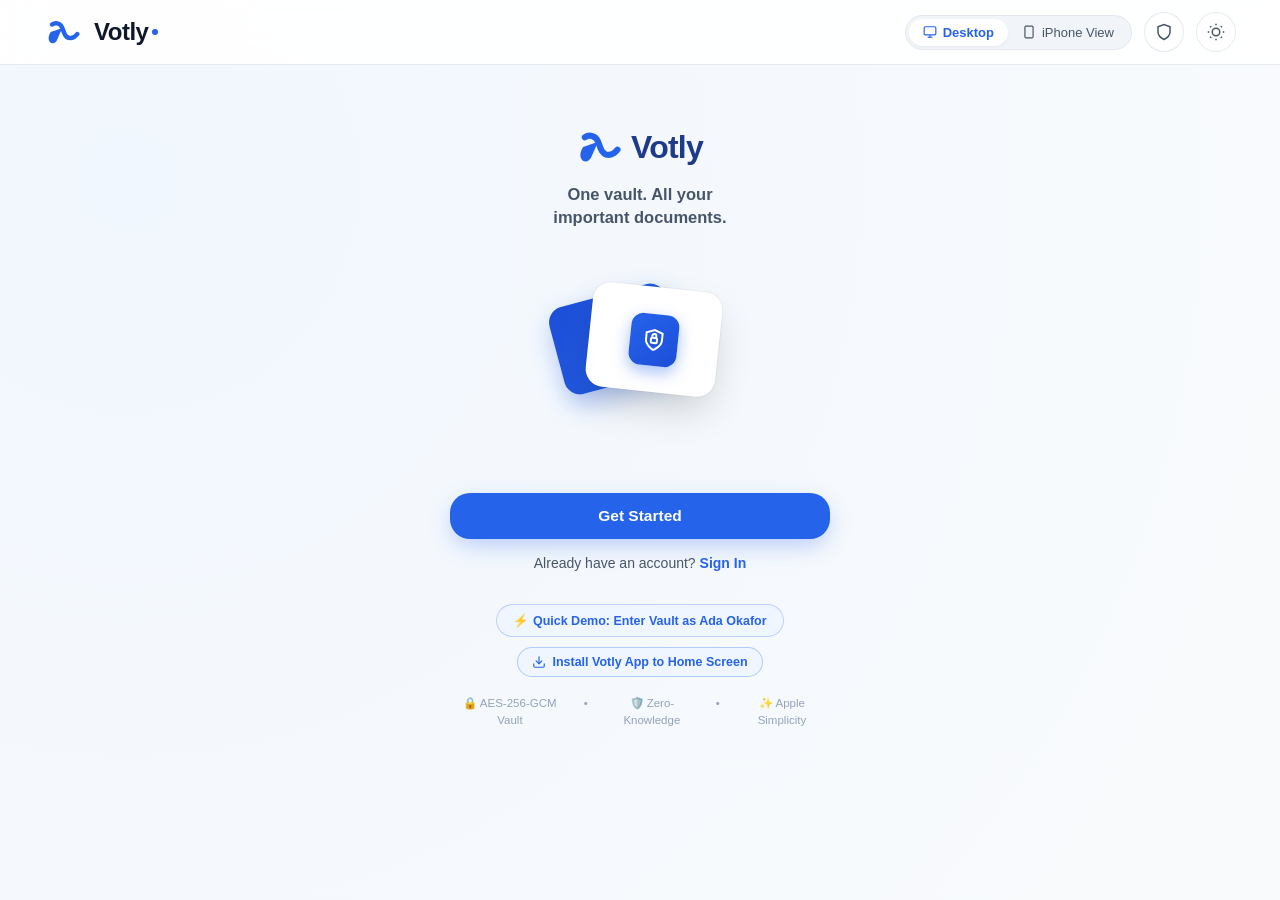
==== templates/index.html @ 4a052335 "Initial commit of Votly Secure Vault PWA with Render deployment config" ====
<!DOCTYPE html>
<html lang="en" data-theme="light">
<head>
  <meta charset="UTF-8">
  <meta name="viewport" content="width=device-width, initial-scale=1.0, maximum-scale=1.0, user-scalable=no">
  <title>Votly — Secure Digital Vault</title>
  <link rel="stylesheet" href="/static/css/votly.css">
  <link rel="manifest" href="/static/manifest.json">
  <meta name="theme-color" content="#2563EB">
  <meta name="apple-mobile-web-app-capable" content="yes">
  <meta name="apple-mobile-web-app-status-bar-style" content="default">
  <meta name="apple-mobile-web-app-title" content="Votly">
  <link rel="apple-touch-icon" href="/static/assets/icon-192.png">
  <link rel="icon" type="image/svg+xml" href="data:image/svg+xml,<svg xmlns='http://www.w3.org/2000/svg' viewBox='0 0 100 100'><path d='M18 28 C26 22 42 22 48 38 L54 54 C58 64 64 68 72 68 C78 68 86 64 92 56' stroke='%232563EB' stroke-width='14' stroke-linecap='round'/><path d='M48 38 L32 74 C28 82 20 86 12 80 C6 74 6 62 14 50 Z' fill='%232563EB'/></svg>">
</head>
<body>

  <!-- Top Navigation Bar -->
  <header class="votly-topbar">
    <div class="topbar-container">
      <div class="brand-wrapper" onclick="VotlyApp.navigate(VotlyApp.state.user ? 'home' : 'welcome')">
        <div class="brand-logo-mark">
          <svg viewBox="0 0 100 100" width="34" height="34" fill="none" xmlns="http://www.w3.org/2000/svg">
            <path d="M18 28 C26 22 42 22 48 38 L54 54 C58 64 64 68 72 68 C78 68 86 64 92 56" stroke="#2563EB" stroke-width="13" stroke-linecap="round"/>
            <path d="M48 38 L32 74 C28 82 20 86 12 80 C6 74 6 62 14 50 Z" fill="#2563EB"/>
          </svg>
        </div>
        <div class="brand-name">Votly<span class="brand-dot"></span></div>
      </div>

      <!-- Center / Right Controls -->
      <div class="topbar-actions">
        <!-- Viewport Mode Toggle -->
        <div class="view-toggle-pill">
          <button id="viewToggleDesktop" class="toggle-btn active" onclick="VotlyApp.applyViewMode('desktop')">
            <svg viewBox="0 0 24 24" width="14" height="14" stroke="currentColor" stroke-width="2" fill="none"><rect x="2" y="3" width="20" height="14" rx="2" ry="2"></rect><line x1="8" y1="21" x2="16" y2="21"></line><line x1="12" y1="17" x2="12" y2="21"></line></svg>
            Desktop
          </button>
          <button id="viewToggleMobile" class="toggle-btn" onclick="VotlyApp.applyViewMode('mobile')">
            <svg viewBox="0 0 24 24" width="14" height="14" stroke="currentColor" stroke-width="2" fill="none"><rect x="5" y="2" width="14" height="20" rx="2" ry="2"></rect><line x1="12" y1="18" x2="12.01" y2="18"></line></svg>
            iPhone View
          </button>
        </div>

        <!-- Security Transparency Button -->
        <button class="icon-button" onclick="VotlyApp.openSecurityAuditModal()" title="Security Architecture & Limitations">
          <svg viewBox="0 0 24 24" width="18" height="18" stroke="currentColor" stroke-width="2" fill="none"><path d="M12 22s8-4 8-10V5l-8-3-8 3v7c0 6 8 10 8 10z"></path></svg>
        </button>

        <!-- Dark / Light Theme Toggle -->
        <button class="icon-button" onclick="VotlyApp.toggleTheme()" title="Toggle Pearl / Obsidian theme">
          <svg viewBox="0 0 24 24" width="18" height="18" stroke="currentColor" stroke-width="2" fill="none"><circle cx="12" cy="12" r="5"></circle><line x1="12" y1="1" x2="12" y2="3"></line><line x1="12" y1="21" x2="12" y2="23"></line><line x1="4.22" y1="4.22" x2="5.64" y2="5.64"></line><line x1="18.36" y1="18.36" x2="19.78" y2="19.78"></line><line x1="1" y1="12" x2="3" y2="12"></line><line x1="21" y1="12" x2="23" y2="12"></line><line x1="4.22" y1="19.78" x2="5.64" y2="18.36"></line><line x1="18.36" y1="5.64" x2="19.78" y2="4.22"></line></svg>
        </button>

        <!-- User Profile Pill -->
        <div class="user-profile-pill" onclick="VotlyApp.navigate('settings')">
          <img src="/static/assets/ada_header_avatar.png" alt="Avatar" class="user-avatar-sm">
          <span class="user-name-text">Ada Okafor</span>
        </div>
      </div>
    </div>
  </header>

  <!-- Main Viewports -->

  <!-- 1. DESKTOP RESPONSIVE CONTAINER -->
  <div id="desktopLayoutContainer" class="desktop-container">
    <main class="app-wrapper">
      <div id="mainContentArea">
        <!-- Rendered dynamically by VotlyApp.renderCurrentView() -->
      </div>
    </main>
  </div>

  <!-- 2. MOBILE IPHONE SIMULATOR CONTAINER (Exact 1:1 Reference Match) -->
  <div id="mobileSimulatorContainer" class="mobile-simulator-wrapper" style="display: none;">
    <div class="iphone-frame">
      <!-- Dynamic Island -->
      <div class="dynamic-island">
        <div class="island-camera"></div>
        <div class="island-sensor"></div>
      </div>

      <!-- Status Bar -->
      <div class="mobile-status-bar">
        <span>9:41</span>
        <div class="mobile-status-icons">
          <!-- Cell signal -->
          <svg viewBox="0 0 24 24" width="15" height="15" fill="currentColor"><path d="M12 3c-4.97 0-9 4.03-9 9 0 2.12.74 4.07 1.97 5.61L12 22l7.03-4.39C20.26 16.07 21 14.12 21 12c0-4.97-4.03-9-9-9z" opacity="0.2"/><path d="M2 17h3v4H2zm5-4h3v8H7zm5-4h3v12h-3zm5-5h3v17h-3z"/></svg>
          <!-- Wifi -->
          <svg viewBox="0 0 24 24" width="15" height="15" fill="none" stroke="currentColor" stroke-width="2"><path d="M5 12.55a11 11 0 0 1 14.08 0M1.42 9a16 16 0 0 1 21.16 0M8.53 16.11a6 6 0 0 1 6.95 0M12 20h.01"/></svg>
          <!-- Battery -->
          <svg viewBox="0 0 24 24" width="18" height="18" fill="none" stroke="currentColor" stroke-width="2"><rect x="2" y="7" width="16" height="10" rx="2" ry="2"></rect><line x1="22" y1="11" x2="22" y2="13"></line><rect x="4" y="9" width="10" height="6" fill="currentColor"></rect></svg>
        </div>
      </div>

      <!-- Scrollable Screen Content -->
      <div class="mobile-screen-scroll" id="mobileScreenScroll">
        <!-- Rendered synchronously with desktopContent -->
      </div>

      <!-- Mobile Bottom Navigation (Matching Image) -->
      <nav class="mobile-bottom-nav">
        <button class="nav-item active" data-view="home" onclick="VotlyApp.navigate('home')">
          <svg viewBox="0 0 24 24" stroke="currentColor" stroke-width="2" fill="none"><path d="M3 9l9-7 9 7v11a2 2 0 0 1-2 2H5a2 2 0 0 1-2-2z"></path><polyline points="9 22 9 12 15 12 15 22"></polyline></svg>
          <span>Home</span>
        </button>

        <button class="nav-item" data-view="documents" onclick="VotlyApp.navigate('documents')">
          <svg viewBox="0 0 24 24" stroke="currentColor" stroke-width="2" fill="none"><path d="M22 19a2 2 0 0 1-2 2H4a2 2 0 0 1-2-2V5a2 2 0 0 1 2-2h5l2 3h9a2 2 0 0 1 2 2z"></path></svg>
          <span>Vault</span>
        </button>

        <button class="nav-fab-center" onclick="VotlyApp.openAddDocModal()" title="Add Document">
          <svg viewBox="0 0 24 24" width="24" height="24" stroke="#FFFFFF" stroke-width="2.5" fill="none"><line x1="12" y1="5" x2="12" y2="19"></line><line x1="5" y1="12" x2="19" y2="12"></line></svg>
        </button>

        <button class="nav-item" data-view="search" onclick="VotlyApp.navigate('search')">
          <svg viewBox="0 0 24 24" stroke="currentColor" stroke-width="2" fill="none"><circle cx="11" cy="11" r="8"></circle><line x1="21" y1="21" x2="16.65" y2="16.65"></line></svg>
          <span>Search</span>
        </button>

        <button class="nav-item" data-view="settings" onclick="VotlyApp.navigate('settings')">
          <svg viewBox="0 0 24 24" stroke="currentColor" stroke-width="2" fill="none"><circle cx="12" cy="12" r="3"></circle><path d="M19.4 15a1.65 1.65 0 0 0 .33 1.82l.06.06a2 2 0 0 1 0 2.83 2 2 0 0 1-2.83 0l-.06-.06a1.65 1.65 0 0 0-1.82-.33 1.65 1.65 0 0 0-1 1.51V21a2 2 0 0 1-2 2 2 2 0 0 1-2-2v-.09A1.65 1.65 0 0 0 9 19.4a1.65 1.65 0 0 0-1.82.33l-.06.06a2 2 0 0 1-2.83 0 2 2 0 0 1 0-2.83l.06-.06a1.65 1.65 0 0 0 .33-1.82 1.65 1.65 0 0 0-1.51-1H3a2 2 0 0 1-2-2 2 2 0 0 1 2-2h.09A1.65 1.65 0 0 0 4.6 9a1.65 1.65 0 0 0-.33-1.82l-.06-.06a2 2 0 0 1 0-2.83 2 2 0 0 1 2.83 0l.06.06a1.65 1.65 0 0 0 1.82.33H9a1.65 1.65 0 0 0 1-1.51V3a2 2 0 0 1 2-2 2 2 0 0 1 2 2v.09a1.65 1.65 0 0 0 1 1.51 1.65 1.65 0 0 0 1.82-.33l.06-.06a2 2 0 0 1 2.83 0 2 2 0 0 1 0 2.83l-.06.06a1.65 1.65 0 0 0-.33 1.82V9a1.65 1.65 0 0 0 1.51 1H21a2 2 0 0 1 2 2 2 2 0 0 1-2 2h-.09a1.65 1.65 0 0 0-1.51 1z"></path></svg>
          <span>Settings</span>
        </button>
      </nav>
    </div>
  </div>

  <!-- ==========================================================================
       MODALS & OVERLAYS
       ========================================================================== -->

  <!-- Add Document Modal (Screen 7 Matching) -->
  <div id="addDocModal" class="modal-backdrop">
    <div class="modal-card">
      <div class="modal-header">
        <div class="modal-title">Add Document</div>
        <button class="modal-close-btn" onclick="VotlyApp.closeModal('addDocModal')">✕</button>
      </div>

      <!-- Quick Option Cards (Matching Screen 7) -->
      <div class="add-options-stack">
        <div class="add-option-card" onclick="VotlyApp.closeModal('addDocModal'); VotlyApp.navigate('scanner');">
          <div style="display: flex; align-items: center; gap: 14px;">
            <div class="action-icon-circle" style="background: #EFF6FF; color: #2563EB;">
              <svg viewBox="0 0 24 24" width="22" height="22" stroke="currentColor" stroke-width="2" fill="none"><path d="M23 19a2 2 0 0 1-2 2H3a2 2 0 0 1-2-2V8a2 2 0 0 1 2-2h4l2-3h6l2 3h4a2 2 0 0 1 2 2z"></path><circle cx="12" cy="13" r="4"></circle></svg>
            </div>
            <div>
              <div style="font-size: 14.5px; font-weight: 700;">Scan Document</div>
              <div style="font-size: 12px; color: var(--text-muted);">Use your camera to scan</div>
            </div>
          </div>
          <svg viewBox="0 0 24 24" width="16" height="16" stroke="var(--text-muted)" stroke-width="2" fill="none"><polyline points="9 18 15 12 9 6"></polyline></svg>
        </div>

        <div class="add-option-card" onclick="document.getElementById('docFileInput').click()">
          <div style="display: flex; align-items: center; gap: 14px;">
            <div class="action-icon-circle" style="background: #F0F9FF; color: #0284C7;">
              <svg viewBox="0 0 24 24" width="22" height="22" stroke="currentColor" stroke-width="2" fill="none"><path d="M21 15v4a2 2 0 0 1-2 2H5a2 2 0 0 1-2-2v-4"></path><polyline points="17 8 12 3 7 8"></polyline><line x1="12" y1="3" x2="12" y2="15"></line></svg>
            </div>
            <div>
              <div style="font-size: 14.5px; font-weight: 700;">Upload File</div>
              <div style="font-size: 12px; color: var(--text-muted);">Choose from your device (PDF, JPG, PNG)</div>
            </div>
          </div>
          <svg viewBox="0 0 24 24" width="16" height="16" stroke="var(--text-muted)" stroke-width="2" fill="none"><polyline points="9 18 15 12 9 6"></polyline></svg>
        </div>

        <div class="add-option-card" onclick="document.getElementById('docFileInput').click()">
          <div style="display: flex; align-items: center; gap: 14px;">
            <div class="action-icon-circle" style="background: #FAF5FF; color: #9333EA;">
              <svg viewBox="0 0 24 24" width="22" height="22" stroke="currentColor" stroke-width="2" fill="none"><rect x="3" y="3" width="18" height="18" rx="2" ry="2"></rect><circle cx="8.5" cy="8.5" r="1.5"></circle><polyline points="21 15 16 10 5 21"></polyline></svg>
            </div>
            <div>
              <div style="font-size: 14.5px; font-weight: 700;">From Gallery</div>
              <div style="font-size: 12px; color: var(--text-muted);">Select from your photos</div>
            </div>
          </div>
          <svg viewBox="0 0 24 24" width="16" height="16" stroke="var(--text-muted)" stroke-width="2" fill="none"><polyline points="9 18 15 12 9 6"></polyline></svg>
        </div>
      </div>

      <!-- Upload & Metadata Form -->
      <form id="addDocumentForm">
        <input type="hidden" id="scanDataUriInput" name="camera_data">

        <!-- Scanned Preview Thumbnail if captured -->
        <div id="scannedPreviewBox" style="display: none; text-align: center; margin-bottom: 16px;">
          <img id="scannedPreviewThumb" src="" alt="Scan Preview" style="max-height: 140px; border-radius: 10px; border: 2px solid var(--cobalt-primary);" />
          <div style="font-size: 12px; color: #10B981; font-weight: 600; margin-top: 4px;">✓ Camera snapshot ready for encryption</div>
        </div>

        <!-- Dropzone -->
        <div id="docDropzone" class="dropzone-box">
          <input type="file" id="docFileInput" name="file" style="display: none;" accept="image/*,application/pdf,text/*">
          <svg viewBox="0 0 24 24" width="32" height="32" stroke="#2563EB" stroke-width="2" fill="none"><path d="M21 15v4a2 2 0 0 1-2 2H5a2 2 0 0 1-2-2v-4"></path><polyline points="17 8 12 3 7 8"></polyline><line x1="12" y1="3" x2="12" y2="15"></line></svg>
          <div id="dropzoneText" style="font-size: 13.5px; font-weight: 600; color: var(--cobalt-primary); margin-top: 6px;">
            Drag & drop document here or click to browse
          </div>
          <div style="font-size: 11px; color: var(--text-muted);">Encrypted with AES-256 upon selection</div>
        </div>

        <div class="form-group">
          <label class="form-label">Document Title *</label>
          <input type="text" id="docTitleInput" name="title" class="form-input" placeholder="e.g. International Passport" required>
        </div>

        <div class="form-row-2">
          <div class="form-group">
            <label class="form-label">Category *</label>
            <select name="category" class="form-select">
              <option value="Identity">Identity</option>
              <option value="Banking">Banking</option>
              <option value="Travel">Travel</option>
              <option value="Education">Education</option>
              <option value="Personal">Personal</option>
              <option value="Health">Health</option>
            </select>
          </div>

          <div class="form-group">
            <label class="form-label">Document Type</label>
            <input type="text" name="document_type" class="form-input" placeholder="e.g. Passport, NIN, Card">
          </div>
        </div>

        <div class="form-row-2">
          <div class="form-group">
            <label class="form-label">Document ID / Number</label>
            <input type="text" name="document_number" class="form-input" placeholder="e.g. A09823411">
          </div>

          <div class="form-group">
            <label class="form-label">Issuing Country</label>
            <input type="text" name="country" class="form-input" placeholder="e.g. Nigeria">
          </div>
        </div>

        <div class="form-row-2">
          <div class="form-group">
            <label class="form-label">Issue Date</label>
            <input type="date" name="issued_date" class="form-input">
          </div>

          <div class="form-group">
            <label class="form-label">Expiry Date</label>
            <input type="date" name="expires_date" class="form-input">
          </div>
        </div>

        <div class="form-group">
          <label class="form-label">Private Notes</label>
          <textarea name="notes" class="form-textarea" rows="2" placeholder="Secure notes or instructions..."></textarea>
        </div>

        <div style="margin: 12px 0; padding: 12px; background: var(--cobalt-light); border-radius: var(--radius-md); font-size: 12px; display: flex; align-items: center; gap: 8px;">
          <svg viewBox="0 0 24 24" width="18" height="18" stroke="#2563EB" stroke-width="2" fill="none"><path d="M12 22s8-4 8-10V5l-8-3-8 3v7c0 6 8 10 8 10z"></path></svg>
          <span>Vault files are encrypted on-the-fly with AES-256 before storage.</span>
        </div>

        <button type="submit" class="btn-primary-cobalt" style="margin-top: 10px;">
          Save & Encrypt to Vault
        </button>
      </form>
    </div>
  </div>

  <!-- Generic Reusable Modal (Previews, Security Audit, Sharing) -->
  <div id="genericModal" class="modal-backdrop">
    <div class="modal-card">
      <div class="modal-header">
        <div class="modal-title" id="genericModalTitle">Details</div>
        <button class="modal-close-btn" onclick="VotlyApp.closeModal('genericModal')">✕</button>
      </div>
      <div id="genericModalBody"></div>
    </div>
  </div>

  <!-- Authentication Modal -->
  <div id="authModal" class="modal-backdrop">
    <div class="modal-card" style="max-width: 420px;">
      <div class="modal-header">
        <div class="modal-title">Votly Authentication</div>
        <button class="modal-close-btn" onclick="VotlyApp.closeModal('authModal')">✕</button>
      </div>
      <form id="authForm" onsubmit="event.preventDefault(); VotlyApp.login(document.getElementById('authEmail').value, document.getElementById('authPassword').value);">
        <div class="form-group">
          <label class="form-label">Email</label>
          <input type="email" id="authEmail" class="form-input" placeholder="ada.okafor@email.com" value="ada.okafor@email.com" required>
        </div>
        <div class="form-group">
          <label class="form-label">Password</label>
          <input type="password" id="authPassword" class="form-input" placeholder="••••••••••••" value="Password123!" required>
        </div>
        <button type="submit" class="btn-primary-cobalt" style="margin-top: 12px;">Sign In to Vault</button>
        <button type="button" class="btn-secondary-pearl" onclick="VotlyApp.startDemoSession()">Use 1-Click Demo</button>
      </form>
    </div>
  </div>

  <!-- PIN Auto-Lock Overlay (Apple Style) -->
  <div id="pinLockOverlay" class="pin-lock-overlay hidden">
    <div class="brand-logo-mark" style="width: 50px; height: 50px; margin-bottom: 12px;">
      <svg viewBox="0 0 100 100" width="50" height="50" fill="none" xmlns="http://www.w3.org/2000/svg">
        <path d="M18 28 C26 22 42 22 48 38 L54 54 C58 64 64 68 72 68 C78 68 86 64 92 56" stroke="#2563EB" stroke-width="14" stroke-linecap="round"/>
        <path d="M48 38 L32 74 C28 82 20 86 12 80 C6 74 6 62 14 50 Z" fill="#2563EB"/>
      </svg>
    </div>
    <h2 style="font-size: 22px; font-weight: 700; color: var(--text-primary);">Vault Locked</h2>
    <p style="font-size: 13.5px; color: var(--text-secondary); margin-top: 4px;">Enter your 4-digit security PIN to unlock</p>

    <div class="pin-dots-row">
      <div class="pin-dot"></div>
      <div class="pin-dot"></div>
      <div class="pin-dot"></div>
      <div class="pin-dot"></div>
    </div>

    <!-- Keypad 0-9 -->
    <div class="keypad-grid">
      <button class="keypad-btn" onclick="VotlyApp.handlePinDigit('1')">1</button>
      <button class="keypad-btn" onclick="VotlyApp.handlePinDigit('2')">2</button>
      <button class="keypad-btn" onclick="VotlyApp.handlePinDigit('3')">3</button>
      <button class="keypad-btn" onclick="VotlyApp.handlePinDigit('4')">4</button>
      <button class="keypad-btn" onclick="VotlyApp.handlePinDigit('5')">5</button>
      <button class="keypad-btn" onclick="VotlyApp.handlePinDigit('6')">6</button>
      <button class="keypad-btn" onclick="VotlyApp.handlePinDigit('7')">7</button>
      <button class="keypad-btn" onclick="VotlyApp.handlePinDigit('8')">8</button>
      <button class="keypad-btn" onclick="VotlyApp.handlePinDigit('9')">9</button>
      <button class="keypad-btn" style="background: transparent; border: none; font-size: 13px; color: var(--text-muted);" onclick="VotlyApp.verifyPinCode()">Hint: 1234</button>
      <button class="keypad-btn" onclick="VotlyApp.handlePinDigit('0')">0</button>
      <button class="keypad-btn" onclick="VotlyApp.handlePinBackspace()">⌫</button>
    </div>
  </div>

  <!-- Nonce Toast -->
  <div id="votlyToast" style="position: fixed; bottom: 30px; left: 50%; transform: translateX(-50%) translateY(100px); background: #2563EB; color: #FFFFFF; padding: 10px 22px; border-radius: 9999px; font-size: 13.5px; font-weight: 600; box-shadow: 0 10px 25px -4px rgba(37, 99, 235, 0.4); z-index: 300; transition: transform 0.25s cubic-bezier(0.16, 1, 0.3, 1); pointer-events: none; opacity: 0;"></div>

  <style>
    #votlyToast.show {
      transform: translateX(-50%) translateY(0);
      opacity: 1;
    }
  </style>

  <!-- Scripts -->
  <script src="/static/js/crypto.js"></script>
  <script src="/static/js/camera.js"></script>
  <script src="/static/js/app.js"></script>

  <script>
    // Synchronize content to mobile frame whenever desktop content changes
    const observer = new MutationObserver(() => {
      const desktop = document.getElementById("mainContentArea");
      const mobile = document.getElementById("mobileScreenScroll");
      if (desktop && mobile) {
        mobile.innerHTML = desktop.innerHTML;
      }
    });

    const target = document.getElementById("mainContentArea");
    if (target) {
      observer.observe(target, { childList: true, subtree: true });
    }
  </script>
</body>
</html>
---- static/css/votly.css ----
/* ==========================================================================
   VOTLY — Pearl White & Cobalt Design System
   Apple-grade simplicity with distinctive cryptographic vault identity
   ========================================================================== */

:root {
  /* Pearl White Light Theme (Default) */
  --bg-primary: #F8FAFC;
  --bg-surface: #FFFFFF;
  --bg-surface-elevated: #FFFFFF;
  --bg-pearl-glow: radial-gradient(circle at 10% 20%, rgba(239, 246, 255, 0.75) 0%, rgba(248, 250, 252, 0.98) 90%);
  --bg-glass: rgba(255, 255, 255, 0.88);
  --bg-glass-card: rgba(255, 255, 255, 0.94);
  
  /* Cobalt Blue Brand */
  --cobalt-primary: #2563EB;
  --cobalt-hover: #1D4ED8;
  --cobalt-deep: #1E40AF;
  --cobalt-light: #EFF6FF;
  --cobalt-gradient: linear-gradient(135deg, #2563EB 0%, #1D4ED8 100%);
  --cobalt-banner-gradient: linear-gradient(135deg, #3B82F6 0%, #1D4ED8 60%, #1E3A8A 100%);
  --cobalt-glow: 0 8px 24px -4px rgba(37, 99, 235, 0.35);

  /* Typography & Text */
  --text-primary: #0F172A;
  --text-secondary: #475569;
  --text-muted: #94A3B8;
  --text-light: #FFFFFF;

  /* Borders & Dividers */
  --border-light: rgba(226, 232, 240, 0.85);
  --border-focus: #2563EB;
  --divider: #F1F5F9;

  /* Category Accents (Matching Reference Image) */
  --cat-identity-bg: #EFF6FF;
  --cat-identity-color: #2563EB;
  --cat-banking-bg: #FFF7ED;
  --cat-banking-color: #EA580C;
  --cat-travel-bg: #F0F9FF;
  --cat-travel-color: #0284C7;
  --cat-education-bg: #FAF5FF;
  --cat-education-color: #9333EA;
  --cat-personal-bg: #F0FDF4;
  --cat-personal-color: #16A34A;
  --cat-health-bg: #FFF1F2;
  --cat-health-color: #E11D48;

  /* Shadows */
  --shadow-subtle: 0 1px 3px 0 rgba(0, 0, 0, 0.04), 0 1px 2px -1px rgba(0, 0, 0, 0.04);
  --shadow-card: 0 4px 20px -2px rgba(15, 23, 42, 0.06), 0 2px 6px -1px rgba(15, 23, 42, 0.02);
  --shadow-floating: 0 20px 35px -8px rgba(15, 23, 42, 0.12), 0 8px 16px -4px rgba(15, 23, 42, 0.04);
  --shadow-modal: 0 25px 50px -12px rgba(15, 23, 42, 0.25);

  /* Geometry */
  --radius-sm: 8px;
  --radius-md: 14px;
  --radius-lg: 20px;
  --radius-xl: 28px;
  --radius-full: 9999px;
  --font-family: -apple-system, BlinkMacSystemFont, "SF Pro Display", "SF Pro Text", "Inter", "Segoe UI", Roboto, sans-serif;
  --transition-smooth: all 0.24s cubic-bezier(0.16, 1, 0.3, 1);
}

/* Cobalt Obsidian Dark Theme Mode */
[data-theme="dark"] {
  --bg-primary: #0A0F1D;
  --bg-surface: #111827;
  --bg-surface-elevated: #1F2937;
  --bg-pearl-glow: radial-gradient(circle at 10% 20%, rgba(30, 58, 138, 0.25) 0%, rgba(10, 15, 29, 0.98) 90%);
  --bg-glass: rgba(17, 24, 39, 0.88);
  --bg-glass-card: rgba(17, 24, 39, 0.94);
  --text-primary: #F8FAFC;
  --text-secondary: #94A3B8;
  --text-muted: #64748B;
  --border-light: rgba(51, 65, 85, 0.6);
  --divider: #1E293B;
  --cobalt-light: rgba(37, 99, 235, 0.15);
  --shadow-card: 0 4px 20px -2px rgba(0, 0, 0, 0.4);
}

/* ==========================================================================
   Base & Reset
   ========================================================================== */

* {
  margin: 0;
  padding: 0;
  box-sizing: border-box;
  -webkit-tap-highlight-color: transparent;
}

body {
  font-family: var(--font-family);
  background: var(--bg-primary);
  background-image: var(--bg-pearl-glow);
  color: var(--text-primary);
  min-height: 100vh;
  line-height: 1.5;
  -webkit-font-smoothing: antialiased;
  -moz-osx-font-smoothing: grayscale;
  overflow-x: hidden;
}

/* Top Navigation Bar */
.votly-topbar {
  position: sticky;
  top: 0;
  z-index: 50;
  background: var(--bg-glass);
  backdrop-filter: blur(18px);
  -webkit-backdrop-filter: blur(18px);
  border-bottom: 1px solid var(--border-light);
  transition: var(--transition-smooth);
}

.topbar-container {
  max-width: 1240px;
  margin: 0 auto;
  padding: 12px 24px;
  display: flex;
  align-items: center;
  justify-content: space-between;
}

.brand-wrapper {
  display: flex;
  align-items: center;
  gap: 12px;
  cursor: pointer;
  text-decoration: none;
}

.brand-logo-mark {
  width: 38px;
  height: 38px;
  display: flex;
  align-items: center;
  justify-content: center;
}

.brand-name {
  font-size: 24px;
  font-weight: 700;
  letter-spacing: -0.5px;
  color: var(--text-primary);
  display: flex;
  align-items: center;
  gap: 4px;
}

.brand-dot {
  width: 6px;
  height: 6px;
  border-radius: 50%;
  background: var(--cobalt-primary);
}

.topbar-actions {
  display: flex;
  align-items: center;
  gap: 12px;
}

.view-toggle-pill {
  display: inline-flex;
  background: var(--divider);
  padding: 3px;
  border-radius: var(--radius-full);
  border: 1px solid var(--border-light);
}

.toggle-btn {
  padding: 6px 14px;
  border-radius: var(--radius-full);
  border: none;
  background: transparent;
  font-size: 13px;
  font-weight: 500;
  color: var(--text-secondary);
  cursor: pointer;
  transition: var(--transition-smooth);
  display: flex;
  align-items: center;
  gap: 6px;
}

.toggle-btn.active {
  background: var(--bg-surface);
  color: var(--cobalt-primary);
  box-shadow: var(--shadow-subtle);
  font-weight: 600;
}

.icon-button {
  width: 40px;
  height: 40px;
  border-radius: 50%;
  border: 1px solid var(--border-light);
  background: var(--bg-surface);
  color: var(--text-secondary);
  display: flex;
  align-items: center;
  justify-content: center;
  cursor: pointer;
  transition: var(--transition-smooth);
  position: relative;
}

.icon-button:hover {
  background: var(--cobalt-light);
  color: var(--cobalt-primary);
  border-color: rgba(37, 99, 235, 0.3);
  transform: translateY(-1px);
}

.notification-badge {
  position: absolute;
  top: 8px;
  right: 8px;
  width: 8px;
  height: 8px;
  background: #EF4444;
  border-radius: 50%;
  border: 2px solid var(--bg-surface);
}

.user-profile-pill {
  display: flex;
  align-items: center;
  gap: 10px;
  padding: 4px 14px 4px 6px;
  border-radius: var(--radius-full);
  background: var(--bg-surface);
  border: 1px solid var(--border-light);
  cursor: pointer;
  transition: var(--transition-smooth);
}

.user-profile-pill:hover {
  border-color: rgba(37, 99, 235, 0.4);
  box-shadow: var(--shadow-subtle);
}

.user-avatar-sm {
  width: 30px;
  height: 30px;
  border-radius: 50%;
  object-fit: cover;
  background: #E2E8F0;
}

.user-name-text {
  font-size: 13.5px;
  font-weight: 600;
  color: var(--text-primary);
}

/* ==========================================================================
   Layout Containers: Desktop & Mobile Viewport Simulator
   ========================================================================== */

.app-wrapper {
  max-width: 1240px;
  margin: 0 auto;
  padding: 24px 20px 80px 20px;
  min-height: calc(100vh - 75px);
  transition: var(--transition-smooth);
}

/* Desktop Viewport Container */
.desktop-container {
  display: block;
}

/* Mobile Simulator Container */
.mobile-simulator-wrapper {
  display: flex;
  justify-content: center;
  align-items: flex-start;
  padding: 20px 0;
}

.iphone-frame {
  width: 395px;
  height: 820px;
  background: var(--bg-surface);
  border-radius: 52px;
  box-shadow: 0 0 0 12px #1E293B, 0 0 0 14px #0F172A, 0 35px 70px -15px rgba(15, 23, 42, 0.35);
  position: relative;
  overflow: hidden;
  display: flex;
  flex-direction: column;
  border: 1px solid rgba(255, 255, 255, 0.15);
}

/* Dynamic Island / Notch */
.dynamic-island {
  position: absolute;
  top: 11px;
  left: 50%;
  transform: translateX(-50%);
  width: 115px;
  height: 28px;
  background: #000000;
  border-radius: 20px;
  z-index: 60;
  display: flex;
  align-items: center;
  justify-content: space-between;
  padding: 0 10px;
}

.island-camera {
  width: 11px;
  height: 11px;
  border-radius: 50%;
  background: #0F172A;
  border: 1.5px solid #1E293B;
}

.island-sensor {
  width: 8px;
  height: 8px;
  border-radius: 50%;
  background: #050B14;
}

/* Mobile Status Bar */
.mobile-status-bar {
  height: 48px;
  padding: 12px 28px 0 28px;
  display: flex;
  justify-content: space-between;
  align-items: center;
  font-size: 13.5px;
  font-weight: 600;
  color: var(--text-primary);
  z-index: 55;
}

.mobile-status-icons {
  display: flex;
  align-items: center;
  gap: 6px;
}

.mobile-screen-scroll {
  flex: 1;
  overflow-y: auto;
  overflow-x: hidden;
  padding: 12px 18px 85px 18px;
  position: relative;
  -webkit-overflow-scrolling: touch;
}

/* Mobile Bottom Navigation Bar */
.mobile-bottom-nav {
  position: absolute;
  bottom: 0;
  left: 0;
  right: 0;
  height: 76px;
  background: var(--bg-glass);
  backdrop-filter: blur(20px);
  -webkit-backdrop-filter: blur(20px);
  border-top: 1px solid var(--border-light);
  display: flex;
  align-items: center;
  justify-content: space-around;
  padding: 6px 12px 16px 12px;
  z-index: 50;
}

.nav-item {
  display: flex;
  flex-direction: column;
  align-items: center;
  gap: 4px;
  font-size: 11px;
  font-weight: 500;
  color: var(--text-muted);
  cursor: pointer;
  transition: var(--transition-smooth);
  background: transparent;
  border: none;
  width: 58px;
}

.nav-item.active {
  color: var(--cobalt-primary);
  font-weight: 600;
}

.nav-item svg {
  width: 22px;
  height: 22px;
  transition: var(--transition-smooth);
}

.nav-item:hover svg {
  transform: translateY(-2px);
}

.nav-fab-center {
  width: 46px;
  height: 46px;
  border-radius: 50%;
  background: var(--cobalt-primary);
  color: #FFFFFF;
  display: flex;
  align-items: center;
  justify-content: center;
  box-shadow: var(--cobalt-glow);
  cursor: pointer;
  border: none;
  transition: var(--transition-smooth);
  margin-top: -16px;
}

.nav-fab-center:hover {
  transform: scale(1.08);
  background: var(--cobalt-hover);
}

/* ==========================================================================
   Screen 1: Landing / Onboarding View
   ========================================================================== */

.landing-card-hero {
  background: var(--bg-surface);
  border: 1px solid var(--border-light);
  border-radius: var(--radius-xl);
  padding: 36px 24px;
  box-shadow: var(--shadow-card);
  text-align: center;
  max-width: 520px;
  margin: 30px auto;
  position: relative;
  overflow: hidden;
}

.hero-3d-graphic {
  width: 200px;
  height: 180px;
  margin: 16px auto 24px auto;
  position: relative;
  display: flex;
  align-items: center;
  justify-content: center;
}

.floating-vault-shield {
  animation: floatCard 4s ease-in-out infinite;
}

@keyframes floatCard {
  0%, 100% {
    transform: translateY(0px) rotate(0deg);
  }
  50% {
    transform: translateY(-8px) rotate(1deg);
  }
}

.hero-title {
  font-size: 26px;
  font-weight: 700;
  letter-spacing: -0.6px;
  color: var(--text-primary);
  margin-bottom: 8px;
}

.hero-subtitle {
  font-size: 14.5px;
  color: var(--text-secondary);
  line-height: 1.5;
  margin-bottom: 28px;
  max-width: 380px;
  margin-left: auto;
  margin-right: auto;
}

.btn-primary-cobalt {
  width: 100%;
  padding: 14px 24px;
  background: var(--cobalt-primary);
  color: #FFFFFF;
  border-radius: var(--radius-lg);
  font-size: 15.5px;
  font-weight: 600;
  border: none;
  cursor: pointer;
  transition: var(--transition-smooth);
  box-shadow: var(--cobalt-glow);
  display: flex;
  align-items: center;
  justify-content: center;
  gap: 8px;
}

.btn-primary-cobalt:hover {
  background: var(--cobalt-hover);
  transform: translateY(-2px);
  box-shadow: 0 10px 28px -4px rgba(37, 99, 235, 0.45);
}

.btn-primary-cobalt:active {
  transform: scale(0.98);
}

.btn-secondary-pearl {
  width: 100%;
  padding: 14px 24px;
  background: var(--bg-surface);
  color: var(--text-primary);
  border-radius: var(--radius-lg);
  font-size: 15px;
  font-weight: 600;
  border: 1px solid var(--border-light);
  cursor: pointer;
  transition: var(--transition-smooth);
  margin-top: 12px;
}

.btn-secondary-pearl:hover {
  background: var(--cobalt-light);
  color: var(--cobalt-primary);
  border-color: rgba(37, 99, 235, 0.3);
}

/* ==========================================================================
   Screen 2: Home Dashboard Components
   ========================================================================== */

.home-header {
  display: flex;
  align-items: center;
  justify-content: space-between;
  margin-bottom: 20px;
}

.greeting-text {
  font-size: 13px;
  font-weight: 500;
  color: var(--text-secondary);
}

.user-display-name {
  font-size: 24px;
  font-weight: 700;
  letter-spacing: -0.5px;
  color: var(--text-primary);
}

/* Cobalt Security Banner */
.vault-secure-banner {
  background: var(--cobalt-banner-gradient);
  border-radius: var(--radius-lg);
  padding: 20px 22px;
  color: #FFFFFF;
  position: relative;
  overflow: hidden;
  box-shadow: 0 10px 25px -4px rgba(37, 99, 235, 0.38);
  margin-bottom: 24px;
  display: flex;
  align-items: center;
  gap: 16px;
  cursor: pointer;
  transition: var(--transition-smooth);
}

.vault-secure-banner:hover {
  transform: translateY(-2px);
  box-shadow: 0 14px 30px -4px rgba(37, 99, 235, 0.45);
}

.banner-shield-icon {
  width: 44px;
  height: 44px;
  border-radius: var(--radius-md);
  background: rgba(255, 255, 255, 0.18);
  backdrop-filter: blur(10px);
  display: flex;
  align-items: center;
  justify-content: center;
  flex-shrink: 0;
}

.banner-content {
  flex: 1;
}

.banner-title {
  font-size: 16px;
  font-weight: 700;
  letter-spacing: -0.3px;
  margin-bottom: 2px;
}

.banner-desc {
  font-size: 12.5px;
  opacity: 0.88;
  line-height: 1.4;
}

.banner-badge {
  font-size: 11px;
  background: rgba(255, 255, 255, 0.22);
  padding: 2px 8px;
  border-radius: var(--radius-full);
  margin-top: 4px;
  display: inline-block;
  font-weight: 600;
}

/* Quick Access Grid */
.section-header-row {
  display: flex;
  align-items: center;
  justify-content: space-between;
  margin-bottom: 12px;
}

.section-title {
  font-size: 17px;
  font-weight: 700;
  color: var(--text-primary);
  letter-spacing: -0.3px;
}

.section-link {
  font-size: 13px;
  font-weight: 600;
  color: var(--cobalt-primary);
  text-decoration: none;
  cursor: pointer;
}

.quick-access-grid {
  display: grid;
  grid-template-columns: repeat(4, 1fr);
  gap: 10px;
  margin-bottom: 24px;
}

.quick-action-card {
  background: var(--bg-surface);
  border: 1px solid var(--border-light);
  border-radius: var(--radius-lg);
  padding: 14px 8px;
  display: flex;
  flex-direction: column;
  align-items: center;
  gap: 8px;
  cursor: pointer;
  transition: var(--transition-smooth);
  box-shadow: var(--shadow-subtle);
  border: none;
}

.quick-action-card:hover {
  background: var(--cobalt-light);
  transform: translateY(-2px);
  box-shadow: var(--shadow-card);
}

.action-icon-circle {
  width: 42px;
  height: 42px;
  border-radius: 50%;
  background: var(--cat-identity-bg);
  color: var(--cobalt-primary);
  display: flex;
  align-items: center;
  justify-content: center;
}

.action-label {
  font-size: 12.5px;
  font-weight: 600;
  color: var(--text-primary);
}

/* Categories Grid */
.categories-grid {
  display: grid;
  grid-template-columns: repeat(2, 1fr);
  gap: 12px;
  margin-bottom: 24px;
}

.category-card {
  background: var(--bg-surface);
  border: 1px solid var(--border-light);
  border-radius: var(--radius-lg);
  padding: 16px;
  display: flex;
  align-items: center;
  justify-content: space-between;
  cursor: pointer;
  transition: var(--transition-smooth);
  box-shadow: var(--shadow-subtle);
}

.category-card:hover {
  border-color: rgba(37, 99, 235, 0.3);
  transform: translateY(-2px);
  box-shadow: var(--shadow-card);
}

.cat-left-content {
  display: flex;
  align-items: center;
  gap: 12px;
}

.cat-icon-badge {
  width: 38px;
  height: 38px;
  border-radius: var(--radius-md);
  display: flex;
  align-items: center;
  justify-content: center;
  flex-shrink: 0;
}

.cat-name {
  font-size: 14px;
  font-weight: 700;
  color: var(--text-primary);
  letter-spacing: -0.2px;
}

.cat-count {
  font-size: 11.5px;
  color: var(--text-muted);
}

.cat-chevron {
  color: var(--text-muted);
}

/* Category Badge Colors */
.cat-identity { background: var(--cat-identity-bg); color: var(--cat-identity-color); }
.cat-banking { background: var(--cat-banking-bg); color: var(--cat-banking-color); }
.cat-travel { background: var(--cat-travel-bg); color: var(--cat-travel-color); }
.cat-education { background: var(--cat-education-bg); color: var(--cat-education-color); }
.cat-personal { background: var(--cat-personal-bg); color: var(--cat-personal-color); }
.cat-health { background: var(--cat-health-bg); color: var(--cat-health-color); }

/* ==========================================================================
   Screen 3 & 6: Documents List & Search
   ========================================================================== */

.search-bar-wrapper {
  position: relative;
  margin-bottom: 16px;
}

.search-input {
  width: 100%;
  padding: 13px 40px 13px 44px;
  background: var(--bg-surface);
  border: 1px solid var(--border-light);
  border-radius: var(--radius-lg);
  font-size: 14.5px;
  color: var(--text-primary);
  outline: none;
  transition: var(--transition-smooth);
  box-shadow: var(--shadow-subtle);
}

.search-input:focus {
  border-color: var(--cobalt-primary);
  box-shadow: 0 0 0 3px rgba(37, 99, 235, 0.15);
}

.search-icon-left {
  position: absolute;
  left: 14px;
  top: 50%;
  transform: translateY(-50%);
  color: var(--text-muted);
  pointer-events: none;
}

.filter-icon-right {
  position: absolute;
  right: 14px;
  top: 50%;
  transform: translateY(-50%);
  color: var(--text-secondary);
  cursor: pointer;
}

/* Filter Chips / Pills */
.filter-pills-row {
  display: flex;
  align-items: center;
  gap: 8px;
  overflow-x: auto;
  padding-bottom: 8px;
  margin-bottom: 16px;
  scrollbar-width: none;
}

.filter-pills-row::-webkit-scrollbar {
  display: none;
}

.pill-item {
  padding: 7px 16px;
  border-radius: var(--radius-full);
  background: var(--bg-surface);
  border: 1px solid var(--border-light);
  font-size: 13px;
  font-weight: 500;
  color: var(--text-secondary);
  cursor: pointer;
  white-space: nowrap;
  transition: var(--transition-smooth);
}

.pill-item.active {
  background: var(--cobalt-primary);
  color: #FFFFFF;
  border-color: var(--cobalt-primary);
  font-weight: 600;
  box-shadow: var(--cobalt-glow);
}

/* Document Item Row */
.document-items-list {
  display: flex;
  flex-direction: column;
  gap: 10px;
}

.document-item-row {
  background: var(--bg-surface);
  border: 1px solid var(--border-light);
  border-radius: var(--radius-lg);
  padding: 12px 14px;
  display: flex;
  align-items: center;
  justify-content: space-between;
  cursor: pointer;
  transition: var(--transition-smooth);
  box-shadow: var(--shadow-subtle);
}

.document-item-row:hover {
  transform: translateY(-2px);
  border-color: rgba(37, 99, 235, 0.35);
  box-shadow: var(--shadow-card);
}

.doc-row-left {
  display: flex;
  align-items: center;
  gap: 14px;
}

.doc-thumb-container {
  width: 44px;
  height: 54px;
  border-radius: var(--radius-sm);
  background: #064E3B;
  display: flex;
  align-items: center;
  justify-content: center;
  overflow: hidden;
  box-shadow: 0 2px 6px rgba(0,0,0,0.15);
  flex-shrink: 0;
}

.doc-thumb-img {
  width: 100%;
  height: 100%;
  object-fit: cover;
}

.doc-meta-col {
  display: flex;
  flex-direction: column;
  gap: 2px;
}

.doc-item-title {
  font-size: 14.5px;
  font-weight: 700;
  color: var(--text-primary);
  letter-spacing: -0.2px;
}

.doc-item-subline {
  display: flex;
  align-items: center;
  gap: 8px;
  font-size: 12px;
  color: var(--text-muted);
}

.doc-tag-badge {
  display: inline-flex;
  align-items: center;
  gap: 4px;
  font-size: 11px;
  font-weight: 600;
  padding: 2px 7px;
  border-radius: var(--radius-full);
}

/* ==========================================================================
   Screen 4: Distinctive Document Cards & Detail View
   ========================================================================== */

.detail-view-container {
  max-width: 600px;
  margin: 0 auto;
}

.detail-top-nav {
  display: flex;
  align-items: center;
  justify-content: space-between;
  margin-bottom: 24px;
}

.back-btn-pill {
  display: inline-flex;
  align-items: center;
  gap: 6px;
  font-size: 14px;
  font-weight: 600;
  color: var(--cobalt-primary);
  cursor: pointer;
  background: transparent;
  border: none;
}

/* Real-time Rendered Distinctive Document Cards */
.document-card-showcase {
  perspective: 1000px;
  margin: 16px auto 28px auto;
  display: flex;
  justify-content: center;
}

/* Nigerian Passport Card Rendering (Authentic ECOWAS Design) */
.card-passport-nigeria {
  width: 255px;
  height: 362px;
  border-radius: 12px;
  box-shadow: 
    0 20px 45px -8px rgba(6, 78, 59, 0.45),
    0 8px 18px rgba(0, 0, 0, 0.25),
    inset 0 0 0 1px rgba(255, 255, 255, 0.15);
  position: relative;
  overflow: hidden;
  transition: transform 0.4s cubic-bezier(0.16, 1, 0.3, 1), box-shadow 0.4s ease;
  transform-style: preserve-3d;
  cursor: pointer;
}

.card-passport-nigeria:hover {
  transform: rotateY(8deg) rotateX(4deg) translateY(-6px);
  box-shadow: 
    -12px 28px 55px -10px rgba(6, 78, 59, 0.55),
    0 12px 24px rgba(0, 0, 0, 0.35);
}

.card-passport-cover-img {
  width: 100%;
  height: 100%;
  object-fit: cover;
  display: block;
}

.passport-overlay-badge {
  position: absolute;
  bottom: 12px;
  left: 12px;
  right: 12px;
  background: rgba(11, 59, 36, 0.92);
  backdrop-filter: blur(8px);
  border: 1px solid rgba(212, 175, 55, 0.4);
  border-radius: 8px;
  padding: 6px 10px;
  display: flex;
  justify-content: space-between;
  align-items: center;
}

.passport-gold-text-country {
  font-size: 11px;
  font-weight: 800;
  letter-spacing: 2px;
  text-align: center;
  color: #D4AF37;
  padding: 24px 14px 10px 14px;
  text-transform: uppercase;
}

.passport-gold-emblem {
  width: 90px;
  height: 90px;
  margin: 14px auto;
  display: flex;
  align-items: center;
  justify-content: center;
}

.passport-gold-text-title {
  font-size: 15px;
  font-weight: 800;
  letter-spacing: 4px;
  text-align: center;
  color: #D4AF37;
  margin-top: 10px;
}

/* Card: National Identity Card (Authentic NIMC Smartcard Design) */
.card-national-id-container {
  width: 350px;
  height: 218px;
  border-radius: 14px;
  box-shadow: 
    0 18px 40px -8px rgba(16, 185, 129, 0.32),
    0 6px 14px rgba(0, 0, 0, 0.16);
  position: relative;
  overflow: hidden;
  border: 1px solid rgba(16, 185, 129, 0.35);
  transition: transform 0.35s cubic-bezier(0.16, 1, 0.3, 1), box-shadow 0.35s ease;
  cursor: pointer;
}

.card-national-id-container:hover {
  transform: translateY(-5px) rotateX(3deg);
  box-shadow: 0 24px 50px -10px rgba(16, 185, 129, 0.4);
}

.card-nin-bg-img {
  width: 100%;
  height: 100%;
  object-fit: cover;
  display: block;
}

.card-nin-live-overlay {
  position: absolute;
  bottom: 8px;
  left: 8px;
  right: 8px;
  background: rgba(255, 255, 255, 0.94);
  backdrop-filter: blur(8px);
  border: 1px solid rgba(16, 185, 129, 0.4);
  border-radius: 8px;
  padding: 6px 12px;
  display: flex;
  justify-content: space-between;
  align-items: center;
  font-size: 11.5px;
}

.nin-overlay-name {
  font-weight: 700;
  color: #064E3B;
  font-size: 12px;
}

.nin-overlay-num {
  font-family: monospace;
  font-weight: 700;
  color: #0F172A;
  letter-spacing: 0.5px;
}

/* Card Display Mode Segmented Control */
.card-mode-toggle-bar {
  display: inline-flex;
  background: var(--divider);
  padding: 3px;
  border-radius: var(--radius-full);
  border: 1px solid var(--border-light);
  margin-bottom: 16px;
}

.card-mode-btn {
  padding: 5px 14px;
  border-radius: var(--radius-full);
  border: none;
  background: transparent;
  font-size: 12px;
  font-weight: 600;
  color: var(--text-secondary);
  cursor: pointer;
  transition: var(--transition-smooth);
  display: flex;
  align-items: center;
  gap: 6px;
}

.card-mode-btn.active {
  background: var(--bg-surface);
  color: var(--cobalt-primary);
  box-shadow: var(--shadow-subtle);
}

.card-id-body {
  display: flex;
  gap: 14px;
}

.card-id-photo {
  width: 65px;
  height: 80px;
  border-radius: 8px;
  border: 2px solid #FFFFFF;
  object-fit: cover;
  background: #E2E8F0;
}

.card-id-info {
  display: flex;
  flex-direction: column;
  gap: 3px;
}

.card-id-name {
  font-size: 14px;
  font-weight: 700;
}

.card-id-num {
  font-size: 12px;
  font-family: monospace;
  letter-spacing: 0.5px;
  opacity: 0.9;
}

/* Card: Cobalt Premier Bank Card */
.card-bank-cobalt {
  width: 320px;
  height: 195px;
  background: linear-gradient(135deg, #1E3A8A 0%, #1D4ED8 40%, #0F172A 100%);
  border-radius: 16px;
  padding: 20px;
  color: #FFFFFF;
  position: relative;
  overflow: hidden;
  box-shadow: 0 16px 32px -4px rgba(29, 78, 216, 0.4);
  border: 1px solid rgba(255, 255, 255, 0.15);
}

.bank-card-chip {
  width: 38px;
  height: 28px;
  background: linear-gradient(135deg, #FCD34D 0%, #F59E0B 100%);
  border-radius: 6px;
  margin-bottom: 22px;
  box-shadow: inset 0 0 0 1px rgba(0,0,0,0.1);
}

.bank-card-number {
  font-family: "Courier New", monospace;
  font-size: 16px;
  letter-spacing: 2px;
  margin-bottom: 16px;
  text-shadow: 0 1px 2px rgba(0,0,0,0.5);
}

.bank-card-footer {
  display: flex;
  justify-content: space-between;
  align-items: flex-end;
  font-size: 12px;
}

/* Card: Certificate / Diploma */
.card-certificate {
  width: 320px;
  height: 220px;
  background: #FFFDF9;
  border-radius: 14px;
  padding: 18px;
  color: #1E293B;
  position: relative;
  border: 4px double #2563EB;
  box-shadow: 0 12px 28px -4px rgba(37, 99, 235, 0.15);
  text-align: center;
}

/* Document Info Details Block */
.detail-title-row {
  text-align: center;
  margin-bottom: 20px;
}

.detail-main-title {
  font-size: 22px;
  font-weight: 700;
  letter-spacing: -0.4px;
  color: var(--text-primary);
  margin-bottom: 6px;
}

.detail-meta-tags {
  display: flex;
  align-items: center;
  justify-content: center;
  gap: 12px;
  font-size: 13px;
  color: var(--text-secondary);
}

/* Action Buttons Row */
.detail-actions-row {
  display: grid;
  grid-template-columns: 1fr 1fr;
  gap: 12px;
  margin-bottom: 24px;
}

/* Document Info Breakdown */
.doc-info-card {
  background: var(--bg-surface);
  border: 1px solid var(--border-light);
  border-radius: var(--radius-lg);
  padding: 20px;
  box-shadow: var(--shadow-subtle);
  margin-bottom: 24px;
}

.doc-info-title {
  font-size: 16px;
  font-weight: 700;
  color: var(--text-primary);
  margin-bottom: 14px;
}

.doc-info-row {
  display: flex;
  align-items: center;
  justify-content: space-between;
  padding: 10px 0;
  border-bottom: 1px solid var(--divider);
  font-size: 13.5px;
}

.doc-info-row:last-child {
  border-bottom: none;
}

.info-label {
  color: var(--text-secondary);
  font-weight: 500;
}

.info-value {
  color: var(--text-primary);
  font-weight: 600;
  text-align: right;
}

/* Document Edit Toggle & Inline Edit Controls */
.btn-edit-toggle {
  display: inline-flex;
  align-items: center;
  gap: 6px;
  font-size: 12.5px;
  font-weight: 600;
  color: var(--cobalt-primary);
  background: var(--cobalt-light);
  border: 1px solid rgba(37, 99, 235, 0.2);
  padding: 5px 12px;
  border-radius: var(--radius-full);
  cursor: pointer;
  transition: var(--transition-smooth);
}

.btn-edit-toggle:hover {
  background: rgba(37, 99, 235, 0.15);
  border-color: var(--cobalt-primary);
  transform: translateY(-1px);
}

.form-input-sm {
  padding: 8px 12px;
  font-size: 13.5px;
  border-radius: var(--radius-sm);
  background: var(--bg-surface);
  border: 1px solid var(--border-light);
  color: var(--text-primary);
  width: 100%;
  outline: none;
  transition: var(--transition-smooth);
}

.form-input-sm:focus {
  border-color: var(--cobalt-primary);
  box-shadow: 0 0 0 2px rgba(37, 99, 235, 0.15);
}

.edit-field-group {
  display: flex;
  flex-direction: column;
  gap: 5px;
  margin-bottom: 12px;
}

.edit-field-label {
  font-size: 12px;
  font-weight: 600;
  color: var(--text-secondary);
}

.edit-actions-row {
  display: flex;
  gap: 10px;
  margin-top: 18px;
}

.btn-save-cobalt {
  flex: 1;
  padding: 10px 16px;
  background: var(--cobalt-primary);
  color: #FFFFFF;
  border-radius: var(--radius-md);
  font-size: 13.5px;
  font-weight: 600;
  border: none;
  cursor: pointer;
  display: flex;
  align-items: center;
  justify-content: center;
  gap: 6px;
  transition: var(--transition-smooth);
  box-shadow: var(--cobalt-glow);
}

.btn-save-cobalt:hover {
  background: var(--cobalt-hover);
  transform: translateY(-1px);
}

.btn-cancel-pearl {
  padding: 10px 16px;
  background: var(--divider);
  color: var(--text-secondary);
  border-radius: var(--radius-md);
  font-size: 13.5px;
  font-weight: 600;
  border: 1px solid var(--border-light);
  cursor: pointer;
  transition: var(--transition-smooth);
}

.btn-cancel-pearl:hover {
  background: var(--border-light);
  color: var(--text-primary);
}

/* ==========================================================================
   Screen 5: Document Scanner / Camera
   ========================================================================== */

.scanner-view-container {
  background: #000000;
  border-radius: var(--radius-xl);
  overflow: hidden;
  position: relative;
  min-height: 520px;
  display: flex;
  flex-direction: column;
  justify-content: space-between;
  padding: 20px;
  color: #FFFFFF;
}

.scanner-top-bar {
  display: flex;
  align-items: center;
  justify-content: space-between;
  z-index: 10;
}

.scanner-video-feed {
  position: absolute;
  top: 0;
  left: 0;
  width: 100%;
  height: 100%;
  object-fit: cover;
}

/* Reticle & Animated Scan Beam */
.scanner-reticle-frame {
  position: absolute;
  top: 48%;
  left: 50%;
  transform: translate(-50%, -50%);
  width: 82%;
  height: 58%;
  border: 2px dashed rgba(255, 255, 255, 0.7);
  border-radius: 18px;
  box-shadow: 0 0 0 9999px rgba(0, 0, 0, 0.55);
  pointer-events: none;
  overflow: hidden;
}

.scanner-laser-line {
  position: absolute;
  width: 100%;
  height: 3px;
  background: linear-gradient(90deg, transparent, #2563EB, #60A5FA, transparent);
  box-shadow: 0 0 15px #3B82F6;
  animation: scanLaser 2.4s ease-in-out infinite;
}

@keyframes scanLaser {
  0% { top: 0%; opacity: 0; }
  15% { opacity: 1; }
  85% { opacity: 1; }
  100% { top: 100%; opacity: 0; }
}

.scanner-instruction {
  position: absolute;
  bottom: 110px;
  left: 0;
  right: 0;
  text-align: center;
  font-size: 13px;
  color: rgba(255, 255, 255, 0.85);
  z-index: 10;
  text-shadow: 0 1px 3px rgba(0,0,0,0.8);
}

.scanner-bottom-controls {
  display: flex;
  align-items: center;
  justify-content: space-around;
  z-index: 10;
  padding-bottom: 10px;
}

.shutter-btn-outer {
  width: 72px;
  height: 72px;
  border-radius: 50%;
  border: 4px solid #FFFFFF;
  display: flex;
  align-items: center;
  justify-content: center;
  cursor: pointer;
  background: transparent;
  transition: transform 0.15s ease;
}

.shutter-btn-outer:active {
  transform: scale(0.92);
}

.shutter-btn-inner {
  width: 56px;
  height: 56px;
  border-radius: 50%;
  background: #FFFFFF;
}

/* ==========================================================================
   Screen 7 & Modals: Add Document Sheet & Overlays
   ========================================================================== */

.modal-backdrop {
  position: fixed;
  inset: 0;
  background: rgba(15, 23, 42, 0.45);
  backdrop-filter: blur(8px);
  -webkit-backdrop-filter: blur(8px);
  z-index: 100;
  display: flex;
  align-items: center;
  justify-content: center;
  padding: 16px;
  opacity: 0;
  pointer-events: none;
  transition: opacity 0.25s ease;
}

.modal-backdrop.open {
  opacity: 1;
  pointer-events: auto;
}

.modal-card {
  background: var(--bg-surface);
  border: 1px solid var(--border-light);
  border-radius: var(--radius-xl);
  width: 100%;
  max-width: 520px;
  max-height: 90vh;
  overflow-y: auto;
  padding: 28px 24px;
  box-shadow: var(--shadow-modal);
  transform: translateY(20px) scale(0.97);
  transition: all 0.25s cubic-bezier(0.16, 1, 0.3, 1);
}

.modal-backdrop.open .modal-card {
  transform: translateY(0) scale(1);
}

.modal-header {
  display: flex;
  align-items: center;
  justify-content: space-between;
  margin-bottom: 20px;
}

.modal-title {
  font-size: 20px;
  font-weight: 700;
  letter-spacing: -0.4px;
  color: var(--text-primary);
}

.modal-close-btn {
  width: 32px;
  height: 32px;
  border-radius: 50%;
  border: none;
  background: var(--divider);
  color: var(--text-secondary);
  cursor: pointer;
  display: flex;
  align-items: center;
  justify-content: center;
  transition: var(--transition-smooth);
}

.modal-close-btn:hover {
  background: var(--border-light);
  color: var(--text-primary);
}

/* Add Option Cards Matching Screen 7 */
.add-options-stack {
  display: flex;
  flex-direction: column;
  gap: 12px;
  margin-bottom: 24px;
}

.add-option-card {
  background: var(--bg-surface);
  border: 1px solid var(--border-light);
  border-radius: var(--radius-lg);
  padding: 16px;
  display: flex;
  align-items: center;
  justify-content: space-between;
  cursor: pointer;
  transition: var(--transition-smooth);
}

.add-option-card:hover {
  border-color: rgba(37, 99, 235, 0.4);
  background: var(--cobalt-light);
  transform: translateY(-2px);
}

/* Form Styling */
.form-group {
  display: flex;
  flex-direction: column;
  gap: 6px;
  margin-bottom: 16px;
}

.form-label {
  font-size: 13px;
  font-weight: 600;
  color: var(--text-secondary);
}

.form-input, .form-select, .form-textarea {
  width: 100%;
  padding: 12px 14px;
  background: var(--bg-surface);
  border: 1px solid var(--border-light);
  border-radius: var(--radius-md);
  font-size: 14px;
  color: var(--text-primary);
  outline: none;
  font-family: inherit;
  transition: var(--transition-smooth);
}

.form-input:focus, .form-select:focus, .form-textarea:focus {
  border-color: var(--cobalt-primary);
  box-shadow: 0 0 0 3px rgba(37, 99, 235, 0.15);
}

.form-row-2 {
  display: grid;
  grid-template-columns: 1fr 1fr;
  gap: 12px;
}

/* Dropzone Uploader */
.dropzone-box {
  border: 2px dashed rgba(37, 99, 235, 0.3);
  background: var(--cobalt-light);
  border-radius: var(--radius-lg);
  padding: 24px 16px;
  text-align: center;
  cursor: pointer;
  transition: var(--transition-smooth);
  margin-bottom: 16px;
}

.dropzone-box:hover, .dropzone-box.dragover {
  border-color: var(--cobalt-primary);
  background: rgba(37, 99, 235, 0.1);
}

/* ==========================================================================
   Screen 8: Settings, Security & Limitations Section
   ========================================================================== */

.settings-profile-card {
  background: var(--bg-surface);
  border: 1px solid var(--border-light);
  border-radius: var(--radius-lg);
  padding: 16px;
  display: flex;
  align-items: center;
  justify-content: space-between;
  cursor: pointer;
  margin-bottom: 20px;
  box-shadow: var(--shadow-subtle);
}

.settings-group-stack {
  display: flex;
  flex-direction: column;
  gap: 8px;
  margin-bottom: 24px;
}

.settings-row-item {
  background: var(--bg-surface);
  border: 1px solid var(--border-light);
  border-radius: var(--radius-lg);
  padding: 15px 16px;
  display: flex;
  align-items: center;
  justify-content: space-between;
  cursor: pointer;
  transition: var(--transition-smooth);
}

.settings-row-item:hover {
  background: var(--divider);
  transform: translateY(-1px);
}

.settings-item-left {
  display: flex;
  align-items: center;
  gap: 14px;
}

.settings-icon-badge {
  width: 36px;
  height: 36px;
  border-radius: var(--radius-md);
  background: var(--divider);
  color: var(--text-secondary);
  display: flex;
  align-items: center;
  justify-content: center;
}

.settings-item-title {
  font-size: 14.5px;
  font-weight: 600;
  color: var(--text-primary);
}

.settings-item-desc {
  font-size: 12px;
  color: var(--text-muted);
}

/* Security Architecture & Transparency Callout */
.security-audit-card {
  background: linear-gradient(135deg, rgba(37, 99, 235, 0.04) 0%, rgba(29, 78, 216, 0.08) 100%);
  border: 1px solid rgba(37, 99, 235, 0.25);
  border-radius: var(--radius-lg);
  padding: 20px;
  margin-bottom: 20px;
}

.audit-badge-row {
  display: flex;
  align-items: center;
  gap: 8px;
  margin-bottom: 12px;
}

.status-pill-secure {
  background: #DCFCE7;
  color: #15803D;
  font-size: 11.5px;
  font-weight: 700;
  padding: 3px 10px;
  border-radius: var(--radius-full);
}

.limitations-warning-box {
  background: #FEF2F2;
  border: 1px solid #FCA5A5;
  border-radius: var(--radius-md);
  padding: 14px;
  margin-top: 14px;
  font-size: 13px;
  color: #991B1B;
}

/* ==========================================================================
   Vault PIN Lock Overlay
   ========================================================================== */

.pin-lock-overlay {
  position: fixed;
  inset: 0;
  background: var(--bg-surface);
  z-index: 200;
  display: flex;
  flex-direction: column;
  align-items: center;
  justify-content: center;
  padding: 24px;
  transition: opacity 0.3s ease;
}

.pin-lock-overlay.hidden {
  display: none;
}

.pin-dots-row {
  display: flex;
  gap: 16px;
  margin: 28px 0 36px 0;
}

.pin-dot {
  width: 14px;
  height: 14px;
  border-radius: 50%;
  border: 2px solid var(--cobalt-primary);
  transition: var(--transition-smooth);
}

.pin-dot.filled {
  background: var(--cobalt-primary);
  box-shadow: 0 0 10px rgba(37, 99, 235, 0.5);
}

.keypad-grid {
  display: grid;
  grid-template-columns: repeat(3, 1fr);
  gap: 18px;
  max-width: 280px;
  width: 100%;
}

.keypad-btn {
  width: 68px;
  height: 68px;
  border-radius: 50%;
  border: 1px solid var(--border-light);
  background: var(--bg-surface);
  font-size: 24px;
  font-weight: 600;
  color: var(--text-primary);
  display: flex;
  align-items: center;
  justify-content: center;
  cursor: pointer;
  transition: var(--transition-smooth);
  box-shadow: var(--shadow-subtle);
  margin: 0 auto;
}

.keypad-btn:hover {
  background: var(--cobalt-light);
  color: var(--cobalt-primary);
  border-color: var(--cobalt-primary);
}

.keypad-btn:active {
  transform: scale(0.9);
}

/* Responsive adjustments */
@media (min-width: 860px) {
  .desktop-dashboard-grid {
    display: grid;
    grid-template-columns: 280px 1fr;
    gap: 28px;
  }
}

/* ==========================================================================
   Welcome / Onboarding Screen (Screen 1 Exact Match)
   ========================================================================== */
.welcome-screen-wrap {
  display: flex;
  flex-direction: column;
  justify-content: space-between;
  align-items: center;
  min-height: 540px;
  padding: 24px 20px 24px 20px;
  text-align: center;
  max-width: 420px;
  margin: 0 auto;
}

.welcome-header {
  margin-top: 10px;
}

.welcome-logo-row {
  display: flex;
  align-items: center;
  justify-content: center;
  gap: 10px;
  margin-bottom: 12px;
}

.welcome-logo-icon {
  width: 44px;
  height: 44px;
  color: var(--cobalt-primary);
}

.welcome-brand-title {
  font-size: 32px;
  font-weight: 800;
  letter-spacing: -0.8px;
  color: #1E3A8A;
}

[data-theme="dark"] .welcome-brand-title {
  color: #60A5FA;
}

.welcome-tagline {
  font-size: 16.5px;
  font-weight: 600;
  color: var(--text-secondary);
  line-height: 1.4;
  margin-top: 6px;
}

/* 3D Vault Illustration container */
.welcome-graphic-container {
  position: relative;
  width: 240px;
  height: 200px;
  margin: 20px auto;
  display: flex;
  align-items: center;
  justify-content: center;
}

.welcome-3d-card-stack {
  position: relative;
  width: 170px;
  height: 140px;
  animation: floatWelcomeCard 4.5s ease-in-out infinite;
}

@keyframes floatWelcomeCard {
  0%, 100% {
    transform: translateY(0px) rotate(0deg);
  }
  50% {
    transform: translateY(-9px) rotate(1.5deg);
  }
}

.welcome-card-back-blue {
  position: absolute;
  width: 120px;
  height: 90px;
  left: 0;
  top: 15px;
  background: linear-gradient(135deg, #1D4ED8 0%, #2563EB 100%);
  border-radius: 16px;
  transform: rotate(-15deg);
  box-shadow: 0 10px 25px rgba(37, 99, 235, 0.35);
  display: flex;
  align-items: center;
  justify-content: center;
  color: #FFFFFF;
}

.welcome-card-front-white {
  position: absolute;
  width: 130px;
  height: 105px;
  right: 6px;
  top: 8px;
  background: #FFFFFF;
  border-radius: 18px;
  box-shadow: 0 18px 38px -6px rgba(0, 0, 0, 0.18), 0 0 0 1px rgba(0,0,0,0.04);
  transform: rotate(6deg);
  display: flex;
  align-items: center;
  justify-content: center;
}

[data-theme="dark"] .welcome-card-front-white {
  background: #1E293B;
  box-shadow: 0 18px 38px -6px rgba(0, 0, 0, 0.45), 0 0 0 1px rgba(255,255,255,0.08);
}

.welcome-card-shield-badge {
  width: 48px;
  height: 52px;
  background: linear-gradient(135deg, #2563EB 0%, #1D4ED8 100%);
  border-radius: 12px;
  display: flex;
  align-items: center;
  justify-content: center;
  color: #FFFFFF;
  box-shadow: 0 6px 16px rgba(37, 99, 235, 0.4);
}

.welcome-bottom-actions {
  width: 100%;
  margin-top: 24px;
}

.welcome-signin-row {
  margin-top: 14px;
  font-size: 14px;
  color: var(--text-secondary);
}

.welcome-signin-link {
  color: var(--cobalt-primary);
  font-weight: 700;
  text-decoration: none;
  cursor: pointer;
  transition: var(--transition-smooth);
}

.welcome-signin-link:hover {
  text-decoration: underline;
  color: var(--cobalt-hover);
}

.demo-quick-badge-btn {
  background: var(--cobalt-light);
  color: var(--cobalt-primary);
  border: 1px solid rgba(37, 99, 235, 0.25);
  font-size: 12.5px;
  font-weight: 600;
  padding: 8px 16px;
  border-radius: var(--radius-full);
  cursor: pointer;
  margin-top: 14px;
  transition: var(--transition-smooth);
  display: inline-flex;
  align-items: center;
  gap: 6px;
}

.demo-quick-badge-btn:hover {
  background: rgba(37, 99, 235, 0.16);
  border-color: var(--cobalt-primary);
  transform: translateY(-1px);
}

/* ==========================================================================
   Dedicated Sign-In / Sign-Up Screen
   ========================================================================== */
.auth-page-container {
  max-width: 440px;
  margin: 0 auto;
  padding: 16px 12px 32px 12px;
}

.auth-nav-bar {
  display: flex;
  align-items: center;
  justify-content: space-between;
  margin-bottom: 24px;
}

.auth-card-box {
  background: var(--bg-surface);
  border: 1px solid var(--border-light);
  border-radius: var(--radius-xl);
  padding: 28px 22px;
  box-shadow: var(--shadow-card);
}

.auth-segmented-switch {
  display: flex;
  background: var(--divider);
  border-radius: var(--radius-full);
  padding: 4px;
  margin-bottom: 24px;
}

.auth-switch-btn {
  flex: 1;
  padding: 9px 14px;
  border-radius: var(--radius-full);
  border: none;
  background: transparent;
  font-size: 14px;
  font-weight: 600;
  color: var(--text-secondary);
  cursor: pointer;
  transition: var(--transition-smooth);
}

.auth-switch-btn.active {
  background: var(--bg-surface);
  color: var(--cobalt-primary);
  box-shadow: var(--shadow-subtle);
}

.password-input-wrap {
  position: relative;
  display: flex;
  align-items: center;
}

.password-toggle-btn {
  position: absolute;
  right: 12px;
  background: transparent;
  border: none;
  color: var(--text-muted);
  cursor: pointer;
  display: flex;
  align-items: center;
  justify-content: center;
}

.password-toggle-btn:hover {
  color: var(--cobalt-primary);
}

/* ==========================================================================
   Vault Assistant: Expiry Tracking & Proactive Alerts
   ========================================================================== */

.vault-expiry-alert-card {
  background: var(--bg-surface);
  border-radius: var(--radius-lg);
  padding: 14px 16px;
  display: flex;
  align-items: center;
  gap: 14px;
  margin-bottom: 20px;
  border: 1px solid rgba(217, 119, 6, 0.3);
  box-shadow: 0 4px 14px -2px rgba(217, 119, 6, 0.12);
  cursor: pointer;
  transition: var(--transition-smooth);
}

.vault-expiry-alert-card:hover {
  transform: translateY(-2px);
  box-shadow: 0 6px 20px -2px rgba(217, 119, 6, 0.22);
  border-color: #D97706;
}

.vault-expiry-alert-card.expired {
  border-color: rgba(220, 38, 38, 0.35);
  box-shadow: 0 4px 14px -2px rgba(220, 38, 38, 0.15);
}

.vault-expiry-alert-card.expired:hover {
  border-color: #DC2626;
  box-shadow: 0 6px 20px -2px rgba(220, 38, 38, 0.25);
}

.expiry-alert-icon-wrap {
  width: 38px;
  height: 38px;
  border-radius: var(--radius-md);
  display: flex;
  align-items: center;
  justify-content: center;
  flex-shrink: 0;
}

.expiry-alert-icon-wrap.icon-warning {
  background: #FEF3C7;
  color: #D97706;
}

.expiry-alert-icon-wrap.icon-expired {
  background: #FEE2E2;
  color: #DC2626;
}

.expiry-alert-content {
  flex: 1;
}

.expiry-alert-title {
  font-size: 13.5px;
  font-weight: 700;
  color: var(--text-primary);
  margin-bottom: 2px;
}

.expiry-alert-desc {
  font-size: 12.5px;
  color: var(--text-secondary);
  line-height: 1.4;
}

.expiry-alert-action {
  color: var(--text-muted);
}

/* Document List Smart Expiry Badges */
.doc-expiry-badge {
  display: inline-flex;
  align-items: center;
  gap: 4px;
  font-size: 11px;
  font-weight: 600;
  padding: 2px 7px;
  border-radius: var(--radius-full);
}

.doc-expiry-badge.badge-valid {
  background: #DCFCE7;
  color: #15803D;
}

[data-theme="dark"] .doc-expiry-badge.badge-valid {
  background: rgba(22, 101, 52, 0.3);
  color: #4ADE80;
}

.doc-expiry-badge.badge-expiring-soon {
  background: #FEF3C7;
  color: #B45309;
}

[data-theme="dark"] .doc-expiry-badge.badge-expiring-soon {
  background: rgba(180, 83, 9, 0.3);
  color: #FBBF24;
}

.doc-expiry-badge.badge-expired {
  background: #FEE2E2;
  color: #B91C1C;
}

[data-theme="dark"] .doc-expiry-badge.badge-expired {
  background: rgba(185, 28, 28, 0.3);
  color: #F87171;
}

.doc-expiry-badge.badge-indefinite {
  background: #F1F5F9;
  color: #64748B;
}

[data-theme="dark"] .doc-expiry-badge.badge-indefinite {
  background: #1E293B;
  color: #94A3B8;
}

/* Detail view renewal notice banner */
.detail-renewal-notice {
  display: flex;
  align-items: center;
  justify-content: space-between;
  padding: 12px 16px;
  border-radius: var(--radius-md);
  margin-bottom: 18px;
  font-size: 13px;
  font-weight: 500;
}

.detail-renewal-notice.badge-expiring-soon {
  background: #FEF3C7;
  color: #92400E;
  border: 1px solid rgba(217, 119, 6, 0.3);
}

.detail-renewal-notice.badge-expired {
  background: #FEE2E2;
  color: #991B1B;
  border: 1px solid rgba(220, 38, 38, 0.3);
}

.btn-renew-now {
  background: #FFFFFF;
  border: 1px solid currentColor;
  padding: 5px 12px;
  border-radius: var(--radius-full);
  font-size: 12px;
  font-weight: 700;
  cursor: pointer;
  color: inherit;
  transition: var(--transition-smooth);
}

.btn-renew-now:hover {
  transform: scale(1.02);
}

/* PWA App Install Banner / Button */
.pwa-install-pill-btn {
  background: #EFF6FF;
  border: 1px solid rgba(37, 99, 235, 0.3);
  color: var(--cobalt-primary);
  font-size: 12.5px;
  font-weight: 600;
  padding: 7px 14px;
  border-radius: var(--radius-full);
  cursor: pointer;
  display: inline-flex;
  align-items: center;
  gap: 6px;
  transition: var(--transition-smooth);
}

.pwa-install-pill-btn:hover {
  background: rgba(37, 99, 235, 0.15);
  border-color: var(--cobalt-primary);
  transform: translateY(-1px);
}
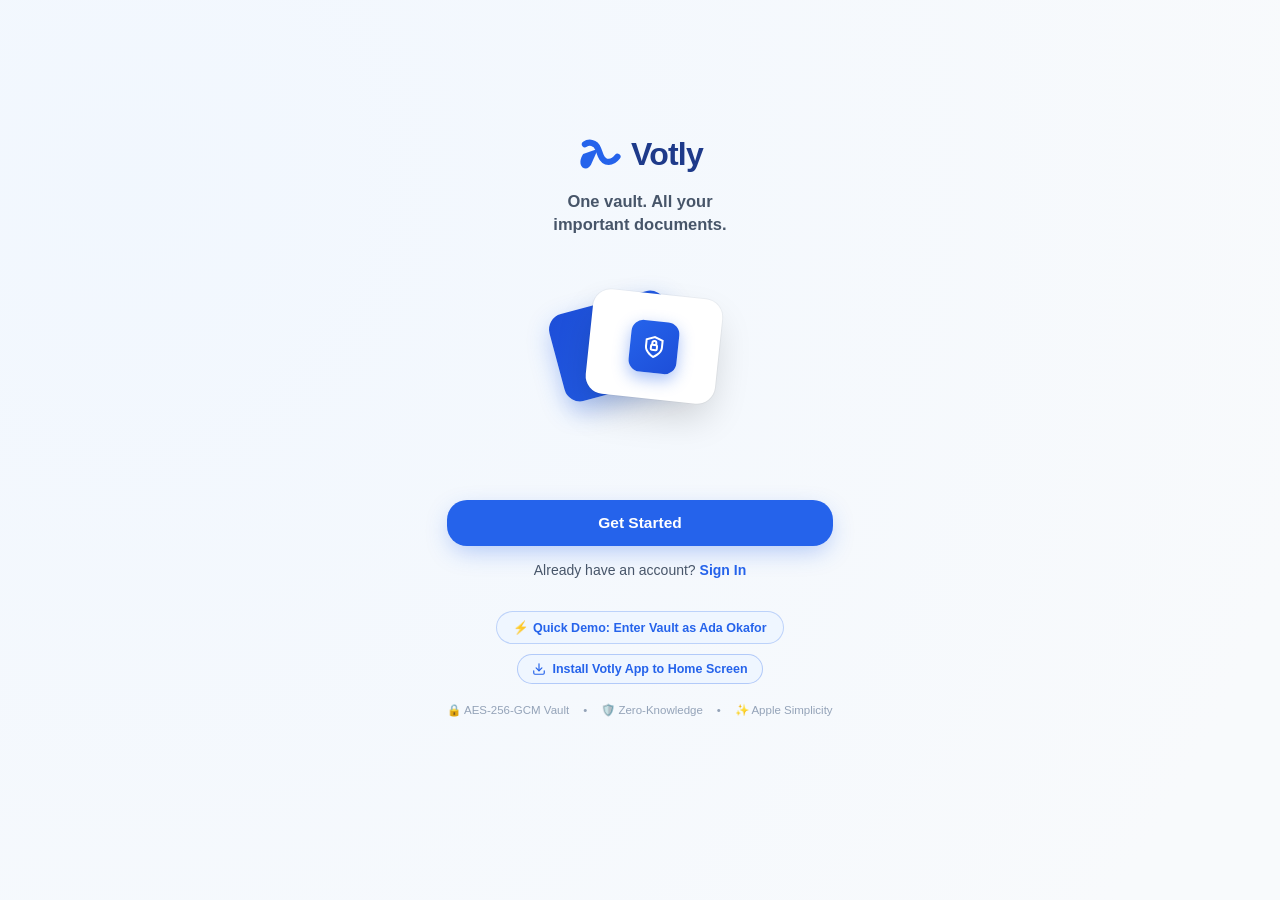
==== commit 3b3df1ef: "Deploy Votly v2.4 to Render: Supabase Cloud DB, AES-256 Storage, Expiration Scheduler, Smart OCR, Pr" ====
--- a/templates/index.html
+++ b/templates/index.html
@@ -2,21 +2,21 @@
 <html lang="en" data-theme="light">
 <head>
   <meta charset="UTF-8">
-  <meta name="viewport" content="width=device-width, initial-scale=1.0, maximum-scale=1.0, user-scalable=no">
+  <meta name="viewport" content="width=device-width, initial-scale=1.0, maximum-scale=1.0, user-scalable=no, viewport-fit=cover">
   <title>Votly — Secure Digital Vault</title>
   <link rel="stylesheet" href="/static/css/votly.css">
   <link rel="manifest" href="/static/manifest.json">
   <meta name="theme-color" content="#2563EB">
   <meta name="apple-mobile-web-app-capable" content="yes">
-  <meta name="apple-mobile-web-app-status-bar-style" content="default">
+  <meta name="apple-mobile-web-app-status-bar-style" content="black-translucent">
   <meta name="apple-mobile-web-app-title" content="Votly">
   <link rel="apple-touch-icon" href="/static/assets/icon-192.png">
   <link rel="icon" type="image/svg+xml" href="data:image/svg+xml,<svg xmlns='http://www.w3.org/2000/svg' viewBox='0 0 100 100'><path d='M18 28 C26 22 42 22 48 38 L54 54 C58 64 64 68 72 68 C78 68 86 64 92 56' stroke='%232563EB' stroke-width='14' stroke-linecap='round'/><path d='M48 38 L32 74 C28 82 20 86 12 80 C6 74 6 62 14 50 Z' fill='%232563EB'/></svg>">
 </head>
-<body>
-
-  <!-- Top Navigation Bar -->
-  <header class="votly-topbar">
+<body class="hide-chrome">
+
+  <!-- Top Navigation Bar (Hidden until user has created account or signed in) -->
+  <header class="votly-topbar" id="mainTopbar" style="display: none;">
     <div class="topbar-container">
       <div class="brand-wrapper" onclick="VotlyApp.navigate(VotlyApp.state.user ? 'home' : 'welcome')">
         <div class="brand-logo-mark">
@@ -28,19 +28,28 @@
         <div class="brand-name">Votly<span class="brand-dot"></span></div>
       </div>
 
+      <!-- Desktop Navigation Links (Visible on desktop/tablet) -->
+      <nav class="desktop-nav-links" id="desktopNavLinks">
+        <button class="desktop-nav-btn active" data-view="home" onclick="VotlyApp.navigate('home')">Home</button>
+        <button class="desktop-nav-btn" data-view="documents" onclick="VotlyApp.navigate('documents')">Vault</button>
+        <button class="desktop-nav-btn" data-view="search" onclick="VotlyApp.navigate('search')">Search</button>
+        <button class="desktop-nav-btn" data-view="settings" onclick="VotlyApp.navigate('settings')">Settings</button>
+        <button class="desktop-add-doc-btn" onclick="VotlyApp.openAddDocModal()" title="Add Document">
+          <svg viewBox="0 0 24 24" width="15" height="15" stroke="currentColor" stroke-width="2.5" fill="none"><line x1="12" y1="5" x2="12" y2="19"></line><line x1="5" y1="12" x2="19" y2="12"></line></svg>
+          Add Document
+        </button>
+      </nav>
+
       <!-- Center / Right Controls -->
       <div class="topbar-actions">
-        <!-- Viewport Mode Toggle -->
-        <div class="view-toggle-pill">
-          <button id="viewToggleDesktop" class="toggle-btn active" onclick="VotlyApp.applyViewMode('desktop')">
-            <svg viewBox="0 0 24 24" width="14" height="14" stroke="currentColor" stroke-width="2" fill="none"><rect x="2" y="3" width="20" height="14" rx="2" ry="2"></rect><line x1="8" y1="21" x2="16" y2="21"></line><line x1="12" y1="17" x2="12" y2="21"></line></svg>
-            Desktop
-          </button>
-          <button id="viewToggleMobile" class="toggle-btn" onclick="VotlyApp.applyViewMode('mobile')">
-            <svg viewBox="0 0 24 24" width="14" height="14" stroke="currentColor" stroke-width="2" fill="none"><rect x="5" y="2" width="14" height="20" rx="2" ry="2"></rect><line x1="12" y1="18" x2="12.01" y2="18"></line></svg>
-            iPhone View
-          </button>
-        </div>
+        <!-- Document Expiration & Notification Center -->
+        <button class="icon-button notif-bell-btn" onclick="VotlyApp.openNotificationsModal()" title="Document Expiration & Security Alerts" style="position: relative;">
+          <svg viewBox="0 0 24 24" width="18" height="18" stroke="currentColor" stroke-width="2" fill="none">
+            <path d="M18 8A6 6 0 0 0 6 8c0 7-3 9-3 9h18s-3-2-3-9"></path>
+            <path d="M13.73 21a2 2 0 0 1-3.46 0"></path>
+          </svg>
+          <span class="topbar-notif-badge" id="topbarNotifBadge" style="display: none;">0</span>
+        </button>
 
         <!-- Security Transparency Button -->
         <button class="icon-button" onclick="VotlyApp.openSecurityAuditModal()" title="Security Architecture & Limitations">
@@ -53,80 +62,47 @@
         </button>
 
         <!-- User Profile Pill -->
-        <div class="user-profile-pill" onclick="VotlyApp.navigate('settings')">
-          <img src="/static/assets/ada_header_avatar.png" alt="Avatar" class="user-avatar-sm">
+        <div class="user-profile-pill" onclick="VotlyApp.openProfileEditModal()" title="View and Edit Profile" style="cursor: pointer;">
+          <img id="headerAvatarImg" src="/static/assets/ada_header_avatar.png" alt="Avatar" class="user-avatar-sm">
           <span class="user-name-text">Ada Okafor</span>
         </div>
       </div>
     </div>
   </header>
 
-  <!-- Main Viewports -->
-
-  <!-- 1. DESKTOP RESPONSIVE CONTAINER -->
-  <div id="desktopLayoutContainer" class="desktop-container">
-    <main class="app-wrapper">
-      <div id="mainContentArea">
-        <!-- Rendered dynamically by VotlyApp.renderCurrentView() -->
-      </div>
-    </main>
-  </div>
-
-  <!-- 2. MOBILE IPHONE SIMULATOR CONTAINER (Exact 1:1 Reference Match) -->
-  <div id="mobileSimulatorContainer" class="mobile-simulator-wrapper" style="display: none;">
-    <div class="iphone-frame">
-      <!-- Dynamic Island -->
-      <div class="dynamic-island">
-        <div class="island-camera"></div>
-        <div class="island-sensor"></div>
-      </div>
-
-      <!-- Status Bar -->
-      <div class="mobile-status-bar">
-        <span>9:41</span>
-        <div class="mobile-status-icons">
-          <!-- Cell signal -->
-          <svg viewBox="0 0 24 24" width="15" height="15" fill="currentColor"><path d="M12 3c-4.97 0-9 4.03-9 9 0 2.12.74 4.07 1.97 5.61L12 22l7.03-4.39C20.26 16.07 21 14.12 21 12c0-4.97-4.03-9-9-9z" opacity="0.2"/><path d="M2 17h3v4H2zm5-4h3v8H7zm5-4h3v12h-3zm5-5h3v17h-3z"/></svg>
-          <!-- Wifi -->
-          <svg viewBox="0 0 24 24" width="15" height="15" fill="none" stroke="currentColor" stroke-width="2"><path d="M5 12.55a11 11 0 0 1 14.08 0M1.42 9a16 16 0 0 1 21.16 0M8.53 16.11a6 6 0 0 1 6.95 0M12 20h.01"/></svg>
-          <!-- Battery -->
-          <svg viewBox="0 0 24 24" width="18" height="18" fill="none" stroke="currentColor" stroke-width="2"><rect x="2" y="7" width="16" height="10" rx="2" ry="2"></rect><line x1="22" y1="11" x2="22" y2="13"></line><rect x="4" y="9" width="10" height="6" fill="currentColor"></rect></svg>
-        </div>
-      </div>
-
-      <!-- Scrollable Screen Content -->
-      <div class="mobile-screen-scroll" id="mobileScreenScroll">
-        <!-- Rendered synchronously with desktopContent -->
-      </div>
-
-      <!-- Mobile Bottom Navigation (Matching Image) -->
-      <nav class="mobile-bottom-nav">
-        <button class="nav-item active" data-view="home" onclick="VotlyApp.navigate('home')">
-          <svg viewBox="0 0 24 24" stroke="currentColor" stroke-width="2" fill="none"><path d="M3 9l9-7 9 7v11a2 2 0 0 1-2 2H5a2 2 0 0 1-2-2z"></path><polyline points="9 22 9 12 15 12 15 22"></polyline></svg>
-          <span>Home</span>
-        </button>
-
-        <button class="nav-item" data-view="documents" onclick="VotlyApp.navigate('documents')">
-          <svg viewBox="0 0 24 24" stroke="currentColor" stroke-width="2" fill="none"><path d="M22 19a2 2 0 0 1-2 2H4a2 2 0 0 1-2-2V5a2 2 0 0 1 2-2h5l2 3h9a2 2 0 0 1 2 2z"></path></svg>
-          <span>Vault</span>
-        </button>
-
-        <button class="nav-fab-center" onclick="VotlyApp.openAddDocModal()" title="Add Document">
-          <svg viewBox="0 0 24 24" width="24" height="24" stroke="#FFFFFF" stroke-width="2.5" fill="none"><line x1="12" y1="5" x2="12" y2="19"></line><line x1="5" y1="12" x2="19" y2="12"></line></svg>
-        </button>
-
-        <button class="nav-item" data-view="search" onclick="VotlyApp.navigate('search')">
-          <svg viewBox="0 0 24 24" stroke="currentColor" stroke-width="2" fill="none"><circle cx="11" cy="11" r="8"></circle><line x1="21" y1="21" x2="16.65" y2="16.65"></line></svg>
-          <span>Search</span>
-        </button>
-
-        <button class="nav-item" data-view="settings" onclick="VotlyApp.navigate('settings')">
-          <svg viewBox="0 0 24 24" stroke="currentColor" stroke-width="2" fill="none"><circle cx="12" cy="12" r="3"></circle><path d="M19.4 15a1.65 1.65 0 0 0 .33 1.82l.06.06a2 2 0 0 1 0 2.83 2 2 0 0 1-2.83 0l-.06-.06a1.65 1.65 0 0 0-1.82-.33 1.65 1.65 0 0 0-1 1.51V21a2 2 0 0 1-2 2 2 2 0 0 1-2-2v-.09A1.65 1.65 0 0 0 9 19.4a1.65 1.65 0 0 0-1.82.33l-.06.06a2 2 0 0 1-2.83 0 2 2 0 0 1 0-2.83l.06-.06a1.65 1.65 0 0 0 .33-1.82 1.65 1.65 0 0 0-1.51-1H3a2 2 0 0 1-2-2 2 2 0 0 1 2-2h.09A1.65 1.65 0 0 0 4.6 9a1.65 1.65 0 0 0-.33-1.82l-.06-.06a2 2 0 0 1 0-2.83 2 2 0 0 1 2.83 0l.06.06a1.65 1.65 0 0 0 1.82.33H9a1.65 1.65 0 0 0 1-1.51V3a2 2 0 0 1 2-2 2 2 0 0 1 2 2v.09a1.65 1.65 0 0 0 1 1.51 1.65 1.65 0 0 0 1.82-.33l.06-.06a2 2 0 0 1 2.83 0 2 2 0 0 1 0 2.83l-.06.06a1.65 1.65 0 0 0-.33 1.82V9a1.65 1.65 0 0 0 1.51 1H21a2 2 0 0 1 2 2 2 2 0 0 1-2 2h-.09a1.65 1.65 0 0 0-1.51 1z"></path></svg>
-          <span>Settings</span>
-        </button>
-      </nav>
-    </div>
-  </div>
+  <!-- Single Seamless Responsive Main Content -->
+  <main class="app-wrapper">
+    <div id="mainContentArea">
+      <!-- Rendered dynamically by VotlyApp.renderCurrentView() -->
+    </div>
+  </main>
+
+  <!-- Mobile Bottom Navigation (Shown seamlessly on phones / smaller viewports) -->
+  <nav class="mobile-bottom-nav" id="mobileBottomNav">
+    <button class="nav-item active" data-view="home" onclick="VotlyApp.navigate('home')">
+      <svg viewBox="0 0 24 24" stroke="currentColor" stroke-width="2" fill="none"><path d="M3 9l9-7 9 7v11a2 2 0 0 1-2 2H5a2 2 0 0 1-2-2z"></path><polyline points="9 22 9 12 15 12 15 22"></polyline></svg>
+      <span>Home</span>
+    </button>
+
+    <button class="nav-item" data-view="documents" onclick="VotlyApp.navigate('documents')">
+      <svg viewBox="0 0 24 24" stroke="currentColor" stroke-width="2" fill="none"><path d="M22 19a2 2 0 0 1-2 2H4a2 2 0 0 1-2-2V5a2 2 0 0 1 2-2h5l2 3h9a2 2 0 0 1 2 2z"></path></svg>
+      <span>Vault</span>
+    </button>
+
+    <button class="nav-fab-center" onclick="VotlyApp.openAddDocModal()" title="Add Document">
+      <svg viewBox="0 0 24 24" width="24" height="24" stroke="#FFFFFF" stroke-width="2.5" fill="none"><line x1="12" y1="5" x2="12" y2="19"></line><line x1="5" y1="12" x2="19" y2="12"></line></svg>
+    </button>
+
+    <button class="nav-item" data-view="search" onclick="VotlyApp.navigate('search')">
+      <svg viewBox="0 0 24 24" stroke="currentColor" stroke-width="2" fill="none"><circle cx="11" cy="11" r="8"></circle><line x1="21" y1="21" x2="16.65" y2="16.65"></line></svg>
+      <span>Search</span>
+    </button>
+
+    <button class="nav-item" data-view="settings" onclick="VotlyApp.navigate('settings')">
+      <svg viewBox="0 0 24 24" stroke="currentColor" stroke-width="2" fill="none"><circle cx="12" cy="12" r="3"></circle><path d="M19.4 15a1.65 1.65 0 0 0 .33 1.82l.06.06a2 2 0 0 1 0 2.83 2 2 0 0 1-2.83 0l-.06-.06a1.65 1.65 0 0 0-1.82-.33 1.65 1.65 0 0 0-1 1.51V21a2 2 0 0 1-2 2 2 2 0 0 1-2-2v-.09A1.65 1.65 0 0 0 9 19.4a1.65 1.65 0 0 0-1.82.33l-.06.06a2 2 0 0 1-2.83 0 2 2 0 0 1 0-2.83l.06-.06a1.65 1.65 0 0 0 .33-1.82 1.65 1.65 0 0 0-1.51-1H3a2 2 0 0 1-2-2 2 2 0 0 1 2-2h.09A1.65 1.65 0 0 0 4.6 9a1.65 1.65 0 0 0-.33-1.82l-.06-.06a2 2 0 0 1 0-2.83 2 2 0 0 1 2.83 0l.06.06a1.65 1.65 0 0 0 1.82.33H9a1.65 1.65 0 0 0 1-1.51V3a2 2 0 0 1 2-2 2 2 0 0 1 2 2v.09a1.65 1.65 0 0 0 1 1.51 1.65 1.65 0 0 0 1.82-.33l.06-.06a2 2 0 0 1 2.83 0 2 2 0 0 1 0 2.83l-.06.06a1.65 1.65 0 0 0-.33 1.82V9a1.65 1.65 0 0 0 1.51 1H21a2 2 0 0 1 2 2 2 2 0 0 1-2 2h-.09a1.65 1.65 0 0 0-1.51 1z"></path></svg>
+      <span>Settings</span>
+    </button>
+  </nav>
 
   <!-- ==========================================================================
        MODALS & OVERLAYS
@@ -202,6 +178,15 @@
           <div style="font-size: 11px; color: var(--text-muted);">Encrypted with AES-256 upon selection</div>
         </div>
 
+        <!-- OCR Auto-Detection Status Banner -->
+        <div id="ocrStatusNotice" style="display: none; margin-bottom: 14px; padding: 10px 14px; background: #EFF6FF; border: 1px solid #BFDBFE; border-radius: 8px; font-size: 12.5px; color: #1E40AF; align-items: center; justify-content: space-between;">
+          <div style="display: flex; align-items: center; gap: 8px;">
+            <svg viewBox="0 0 24 24" width="16" height="16" stroke="#2563EB" stroke-width="2" fill="none"><path d="M22 11.08V12a10 10 0 1 1-5.93-9.14"></path><polyline points="22 4 12 14.01 9 11.01"></polyline></svg>
+            <span id="ocrStatusText">Smart OCR auto-filled document fields</span>
+          </div>
+          <span style="font-size: 11px; background: #DBEAFE; color: #1E40AF; padding: 2px 8px; border-radius: 10px; font-weight: 600;">AI Detected</span>
+        </div>
+
         <div class="form-group">
           <label class="form-label">Document Title *</label>
           <input type="text" id="docTitleInput" name="title" class="form-input" placeholder="e.g. International Passport" required>
@@ -210,7 +195,7 @@
         <div class="form-row-2">
           <div class="form-group">
             <label class="form-label">Category *</label>
-            <select name="category" class="form-select">
+            <select id="docCategoryInput" name="category" class="form-select">
               <option value="Identity">Identity</option>
               <option value="Banking">Banking</option>
               <option value="Travel">Travel</option>
@@ -222,31 +207,31 @@
 
           <div class="form-group">
             <label class="form-label">Document Type</label>
-            <input type="text" name="document_type" class="form-input" placeholder="e.g. Passport, NIN, Card">
+            <input type="text" id="docTypeInput" name="document_type" class="form-input" placeholder="e.g. Passport, NIN, Card">
           </div>
         </div>
 
         <div class="form-row-2">
           <div class="form-group">
             <label class="form-label">Document ID / Number</label>
-            <input type="text" name="document_number" class="form-input" placeholder="e.g. A09823411">
+            <input type="text" id="docNumberInput" name="document_number" class="form-input" placeholder="e.g. A09823411">
           </div>
 
           <div class="form-group">
             <label class="form-label">Issuing Country</label>
-            <input type="text" name="country" class="form-input" placeholder="e.g. Nigeria">
+            <input type="text" id="docCountryInput" name="country" class="form-input" placeholder="e.g. Nigeria">
           </div>
         </div>
 
         <div class="form-row-2">
           <div class="form-group">
             <label class="form-label">Issue Date</label>
-            <input type="date" name="issued_date" class="form-input">
+            <input type="date" id="docIssuedDateInput" name="issued_date" class="form-input">
           </div>
 
           <div class="form-group">
             <label class="form-label">Expiry Date</label>
-            <input type="date" name="expires_date" class="form-input">
+            <input type="date" id="docExpiresDateInput" name="expires_date" class="form-input">
           </div>
         </div>
 
@@ -335,6 +320,182 @@
     </div>
   </div>
 
+  <!-- Expiration & Notifications Center Modal -->
+  <div id="notificationsModal" class="modal-backdrop">
+    <div class="modal-card notif-modal-card">
+      <div class="modal-header notif-modal-header">
+        <div style="display: flex; align-items: center; gap: 10px;">
+          <div class="modal-title" style="margin: 0; font-size: 18px;">Expiration Notices</div>
+          <span class="notif-count-pill" id="notifModalBadge">0 unread</span>
+        </div>
+        <div style="display: flex; align-items: center; gap: 10px;">
+          <button class="notif-mark-all-btn" onclick="VotlyApp.markAllNotificationsRead()" title="Mark all as read">
+            Mark all read
+          </button>
+          <button class="modal-close-btn" onclick="VotlyApp.closeModal('notificationsModal')">✕</button>
+        </div>
+      </div>
+
+      <!-- Schedule Notice Milestones Legend -->
+      <div class="notif-milestone-bar">
+        <span class="milestone-pill" title="Triggered 30 days before expiration">📅 1 Month</span>
+        <span class="milestone-pill" title="Triggered 14 days before expiration">⏳ 2 Weeks</span>
+        <span class="milestone-pill" title="Triggered 7 days before expiration">⚠️ 1 Week</span>
+        <span class="milestone-pill" title="Triggered 24 hours before expiration">🚨 24 Hours</span>
+      </div>
+
+      <!-- Scrollable Notification List -->
+      <div class="notif-body-scroll" id="notifListContainer">
+        <!-- Rendered dynamically by VotlyApp.renderNotifications() -->
+      </div>
+
+      <!-- Modal Footer -->
+      <div class="notif-modal-footer">
+        <div style="font-size: 12px; color: var(--text-muted);">
+          Automated email reminders dispatched at each milestone.
+        </div>
+        <button class="btn-secondary" style="font-size: 12px; padding: 6px 14px;" onclick="VotlyApp.triggerExpirationCheckManual()">
+          Scan Expirations Now
+        </button>
+      </div>
+    </div>
+  </div>
+
+  <style>
+    .topbar-notif-badge {
+      position: absolute;
+      top: -2px;
+      right: -2px;
+      min-width: 17px;
+      height: 17px;
+      padding: 0 4px;
+      border-radius: 9999px;
+      background: #2563EB;
+      color: #FFFFFF;
+      font-size: 10px;
+      font-weight: 700;
+      line-height: 17px;
+      text-align: center;
+      border: 2px solid var(--card-bg, #FFFFFF);
+      box-shadow: 0 2px 5px rgba(37, 99, 235, 0.4);
+    }
+    .notif-modal-card {
+      max-width: 520px;
+      width: 95%;
+      border-radius: 20px;
+      padding: 0;
+      overflow: hidden;
+      display: flex;
+      flex-direction: column;
+      max-height: 85vh;
+    }
+    .notif-modal-header {
+      padding: 20px 24px;
+      border-bottom: 1px solid var(--border-color, #E2E8F0);
+      display: flex;
+      justify-content: space-between;
+      align-items: center;
+    }
+    .notif-count-pill {
+      display: inline-block;
+      padding: 3px 9px;
+      border-radius: 9999px;
+      background: rgba(37, 99, 235, 0.1);
+      color: #2563EB;
+      font-size: 11.5px;
+      font-weight: 700;
+    }
+    .notif-mark-all-btn {
+      background: none;
+      border: none;
+      color: #2563EB;
+      font-size: 12.5px;
+      font-weight: 600;
+      cursor: pointer;
+      padding: 4px 8px;
+      border-radius: 6px;
+      transition: background 0.15s ease;
+    }
+    .notif-mark-all-btn:hover {
+      background: rgba(37, 99, 235, 0.08);
+    }
+    .notif-milestone-bar {
+      display: flex;
+      gap: 8px;
+      padding: 10px 24px;
+      background: var(--bg-alt, #F8FAFC);
+      border-bottom: 1px solid var(--border-color, #E2E8F0);
+      flex-wrap: wrap;
+    }
+    .milestone-pill {
+      font-size: 11px;
+      font-weight: 600;
+      color: var(--text-muted, #64748B);
+      background: var(--card-bg, #FFFFFF);
+      padding: 3px 8px;
+      border-radius: 6px;
+      border: 1px solid var(--border-color, #E2E8F0);
+    }
+    .notif-body-scroll {
+      padding: 12px 20px;
+      overflow-y: auto;
+      flex: 1;
+      display: flex;
+      flex-direction: column;
+      gap: 10px;
+      min-height: 180px;
+    }
+    .notif-item-card {
+      display: flex;
+      gap: 14px;
+      padding: 14px 16px;
+      border-radius: 14px;
+      background: var(--card-bg, #FFFFFF);
+      border: 1px solid var(--border-color, #E2E8F0);
+      transition: all 0.2s ease;
+      position: relative;
+    }
+    .notif-item-card.unread {
+      background: rgba(37, 99, 235, 0.03);
+      border-color: rgba(37, 99, 235, 0.25);
+    }
+    .notif-item-card.unread::before {
+      content: '';
+      position: absolute;
+      left: 6px;
+      top: 50%;
+      transform: translateY(-50%);
+      width: 5px;
+      height: 5px;
+      border-radius: 50%;
+      background: #2563EB;
+    }
+    .notif-icon-circle {
+      width: 40px;
+      height: 40px;
+      border-radius: 12px;
+      display: flex;
+      align-items: center;
+      justify-content: center;
+      flex-shrink: 0;
+      font-size: 18px;
+    }
+    .notif-urgency-notice { background: #EFF6FF; color: #2563EB; }
+    .notif-urgency-warning { background: #FFFBEB; color: #D97706; }
+    .notif-urgency-urgent { background: #FFF7ED; color: #EA580C; }
+    .notif-urgency-critical { background: #FEF2F2; color: #DC2626; }
+    .notif-urgency-expired { background: #F1F5F9; color: #64748B; }
+
+    .notif-modal-footer {
+      padding: 14px 24px;
+      border-top: 1px solid var(--border-color, #E2E8F0);
+      background: var(--bg-alt, #F8FAFC);
+      display: flex;
+      justify-content: space-between;
+      align-items: center;
+    }
+  </style>
+
   <!-- Nonce Toast -->
   <div id="votlyToast" style="position: fixed; bottom: 30px; left: 50%; transform: translateX(-50%) translateY(100px); background: #2563EB; color: #FFFFFF; padding: 10px 22px; border-radius: 9999px; font-size: 13.5px; font-weight: 600; box-shadow: 0 10px 25px -4px rgba(37, 99, 235, 0.4); z-index: 300; transition: transform 0.25s cubic-bezier(0.16, 1, 0.3, 1); pointer-events: none; opacity: 0;"></div>
 
--- a/static/css/votly.css
+++ b/static/css/votly.css
@@ -257,110 +257,77 @@
 }
 
 /* ==========================================================================
-   Layout Containers: Desktop & Mobile Viewport Simulator
+/* Desktop Navigation Links */
+.desktop-nav-links {
+  display: flex;
+  align-items: center;
+  gap: 6px;
+}
+
+.desktop-nav-btn {
+  background: transparent;
+  border: none;
+  font-size: 14px;
+  font-weight: 500;
+  color: var(--text-secondary);
+  padding: 8px 16px;
+  border-radius: var(--radius-full);
+  cursor: pointer;
+  transition: var(--transition-smooth);
+}
+
+.desktop-nav-btn:hover {
+  background: var(--bg-surface-secondary);
+  color: var(--text-primary);
+}
+
+.desktop-nav-btn.active {
+  background: var(--cobalt-light);
+  color: var(--cobalt-primary);
+  font-weight: 600;
+}
+
+.desktop-add-doc-btn {
+  background: var(--cobalt-primary);
+  color: #FFFFFF;
+  border: none;
+  font-size: 13.5px;
+  font-weight: 600;
+  padding: 8px 16px;
+  border-radius: var(--radius-full);
+  display: inline-flex;
+  align-items: center;
+  gap: 6px;
+  cursor: pointer;
+  box-shadow: var(--cobalt-glow);
+  transition: var(--transition-smooth);
+  margin-left: 6px;
+}
+
+.desktop-add-doc-btn:hover {
+  background: var(--cobalt-hover);
+  transform: translateY(-1px);
+}
+
+/* ==========================================================================
+   Layout Containers: Fluid Responsive Container
    ========================================================================== */
 
 .app-wrapper {
-  max-width: 1240px;
+  max-width: 1100px;
   margin: 0 auto;
   padding: 24px 20px 80px 20px;
   min-height: calc(100vh - 75px);
   transition: var(--transition-smooth);
 }
 
-/* Desktop Viewport Container */
-.desktop-container {
-  display: block;
-}
-
-/* Mobile Simulator Container */
-.mobile-simulator-wrapper {
-  display: flex;
-  justify-content: center;
-  align-items: flex-start;
-  padding: 20px 0;
-}
-
-.iphone-frame {
-  width: 395px;
-  height: 820px;
-  background: var(--bg-surface);
-  border-radius: 52px;
-  box-shadow: 0 0 0 12px #1E293B, 0 0 0 14px #0F172A, 0 35px 70px -15px rgba(15, 23, 42, 0.35);
-  position: relative;
-  overflow: hidden;
-  display: flex;
-  flex-direction: column;
-  border: 1px solid rgba(255, 255, 255, 0.15);
-}
-
-/* Dynamic Island / Notch */
-.dynamic-island {
-  position: absolute;
-  top: 11px;
-  left: 50%;
-  transform: translateX(-50%);
-  width: 115px;
-  height: 28px;
-  background: #000000;
-  border-radius: 20px;
-  z-index: 60;
-  display: flex;
-  align-items: center;
-  justify-content: space-between;
-  padding: 0 10px;
-}
-
-.island-camera {
-  width: 11px;
-  height: 11px;
-  border-radius: 50%;
-  background: #0F172A;
-  border: 1.5px solid #1E293B;
-}
-
-.island-sensor {
-  width: 8px;
-  height: 8px;
-  border-radius: 50%;
-  background: #050B14;
-}
-
-/* Mobile Status Bar */
-.mobile-status-bar {
-  height: 48px;
-  padding: 12px 28px 0 28px;
-  display: flex;
-  justify-content: space-between;
-  align-items: center;
-  font-size: 13.5px;
-  font-weight: 600;
-  color: var(--text-primary);
-  z-index: 55;
-}
-
-.mobile-status-icons {
-  display: flex;
-  align-items: center;
-  gap: 6px;
-}
-
-.mobile-screen-scroll {
-  flex: 1;
-  overflow-y: auto;
-  overflow-x: hidden;
-  padding: 12px 18px 85px 18px;
-  position: relative;
-  -webkit-overflow-scrolling: touch;
-}
-
-/* Mobile Bottom Navigation Bar */
+/* Mobile Bottom Navigation Bar (Fixed for phone & tablet views) */
 .mobile-bottom-nav {
-  position: absolute;
+  position: fixed;
   bottom: 0;
   left: 0;
   right: 0;
-  height: 76px;
+  height: 68px;
   background: var(--bg-glass);
   backdrop-filter: blur(20px);
   -webkit-backdrop-filter: blur(20px);
@@ -368,8 +335,8 @@
   display: flex;
   align-items: center;
   justify-content: space-around;
-  padding: 6px 12px 16px 12px;
-  z-index: 50;
+  padding: 6px 12px calc(6px + env(safe-area-inset-bottom, 0px)) 12px;
+  z-index: 1000;
 }
 
 .nav-item {
@@ -2249,3 +2216,399 @@
   border-color: var(--cobalt-primary);
   transform: translateY(-1px);
 }
+
+/* ==========================================================================
+   Responsive Multi-Device System: True Native Mobile App & Desktop Web App
+   ========================================================================== */
+
+/* --------------------------------------------------------------------------
+   1. MOBILE APP VIEW (< 768px) — Authentic iOS / WhatsApp / Apple Wallet Feel
+   -------------------------------------------------------------------------- */
+@media (max-width: 768px) {
+  /* Hide the desktop website topbar entirely on phone */
+  .votly-topbar {
+    display: none !important;
+  }
+
+  html, body {
+    height: auto;
+    min-height: 100dvh;
+    background: var(--bg-body, #F8FAFC);
+    overscroll-behavior-y: none;
+    -webkit-tap-highlight-color: transparent;
+    -webkit-font-smoothing: antialiased;
+    user-select: none;
+    -webkit-user-select: none;
+  }
+
+  .app-wrapper {
+    padding: 0 0 calc(76px + env(safe-area-inset-bottom, 16px)) 0 !important;
+    max-width: 100% !important;
+    margin: 0 !important;
+    min-height: 100dvh;
+    box-sizing: border-box;
+  }
+
+  /* Screen 1: Welcome / Splash Onboarding Screen */
+  .welcome-screen-wrap {
+    min-height: 100dvh !important;
+    height: 100dvh;
+    display: flex !important;
+    flex-direction: column !important;
+    justify-content: space-between !important;
+    padding: calc(env(safe-area-inset-top, 24px) + 20px) 24px calc(env(safe-area-inset-bottom, 20px) + 28px) 24px !important;
+    max-width: 100% !important;
+    margin: 0 auto !important;
+    box-sizing: border-box;
+  }
+
+  .welcome-header {
+    margin-top: 4px !important;
+  }
+
+  .welcome-brand-title {
+    font-size: 38px !important;
+    font-weight: 800 !important;
+    letter-spacing: -1px;
+  }
+
+  .welcome-tagline {
+    font-size: 19px !important;
+    line-height: 1.35 !important;
+    margin-top: 8px !important;
+    color: var(--text-secondary);
+  }
+
+  .welcome-graphic-container {
+    margin: 20px auto !important;
+  }
+
+  .welcome-3d-card-stack {
+    transform: scale(1.05);
+  }
+
+  .welcome-bottom-actions {
+    width: 100% !important;
+    max-width: 400px !important;
+    margin: 0 auto !important;
+  }
+
+  .btn-primary-cobalt {
+    min-height: 52px;
+    font-size: 16px;
+    font-weight: 700;
+    border-radius: 18px;
+    box-shadow: 0 8px 24px -4px rgba(37, 99, 235, 0.45);
+  }
+
+  .btn-primary-cobalt:active {
+    transform: scale(0.97);
+  }
+
+  .btn-secondary-pearl {
+    min-height: 50px;
+    font-size: 15px;
+    font-weight: 600;
+    border-radius: 18px;
+  }
+
+  .btn-secondary-pearl:active {
+    transform: scale(0.97);
+  }
+
+  /* Screen 2: Native App Dashboard (Home) */
+  .home-view-container {
+    padding: calc(env(safe-area-inset-top, 14px) + 14px) 18px 24px 18px !important;
+    max-width: 100% !important;
+  }
+
+  .home-header {
+    margin-bottom: 16px;
+    display: flex;
+    align-items: center;
+    justify-content: space-between;
+  }
+
+  .greeting-text {
+    font-size: 13.5px;
+    font-weight: 500;
+    color: var(--text-muted);
+  }
+
+  .user-display-name {
+    font-size: 26px !important;
+    font-weight: 800 !important;
+    letter-spacing: -0.6px;
+    color: var(--text-primary);
+  }
+
+  .vault-secure-banner {
+    padding: 16px 18px;
+    border-radius: 20px;
+    margin-bottom: 20px;
+    box-shadow: 0 8px 26px -4px rgba(37, 99, 235, 0.35);
+  }
+
+  /* Quick Access Shortcuts (4 items in row, touch-friendly) */
+  .quick-access-grid {
+    display: grid !important;
+    grid-template-columns: repeat(4, 1fr) !important;
+    gap: 10px !important;
+    margin-bottom: 22px !important;
+  }
+
+  .quick-action-card {
+    border-radius: 18px;
+    padding: 14px 4px;
+    background: var(--bg-surface);
+    border: 1px solid var(--border-light);
+    box-shadow: 0 2px 10px rgba(0, 0, 0, 0.03);
+    touch-action: manipulation;
+  }
+
+  .quick-action-card:active {
+    transform: scale(0.94);
+  }
+
+  .action-icon-circle {
+    width: 44px;
+    height: 44px;
+    border-radius: 50%;
+  }
+
+  .action-label {
+    font-size: 11.5px;
+    font-weight: 600;
+  }
+
+  /* Document Categories Grid (2x2) */
+  .categories-grid {
+    display: grid !important;
+    grid-template-columns: repeat(2, 1fr) !important;
+    gap: 12px !important;
+    margin-bottom: 22px !important;
+  }
+
+  .category-card {
+    border-radius: 18px;
+    padding: 14px 12px;
+    background: var(--bg-surface);
+    border: 1px solid var(--border-light);
+    box-shadow: 0 2px 10px rgba(0, 0, 0, 0.03);
+    touch-action: manipulation;
+  }
+
+  .category-card:active {
+    transform: scale(0.96);
+  }
+
+  /* Screen 3, 4, 6, 8: Native Mobile Padding */
+  .documents-view-container,
+  .detail-view-container,
+  .search-view-container,
+  .settings-view-container {
+    padding: calc(env(safe-area-inset-top, 14px) + 14px) 18px 24px 18px !important;
+    max-width: 100% !important;
+  }
+
+  /* Document Items List Touch Polish */
+  .document-item-row {
+    border-radius: 18px;
+    padding: 14px;
+    background: var(--bg-surface);
+    border: 1px solid var(--border-light);
+    box-shadow: 0 2px 8px rgba(0, 0, 0, 0.03);
+    touch-action: manipulation;
+  }
+
+  .document-item-row:active {
+    transform: scale(0.98);
+    background: var(--cobalt-light);
+  }
+
+  .doc-thumb-container {
+    width: 48px;
+    height: 48px;
+    border-radius: 12px;
+  }
+
+  /* Native Mobile Bottom Navigation Bar (WhatsApp / Apple Wallet standard) */
+  .mobile-bottom-nav {
+    display: flex !important;
+    position: fixed;
+    bottom: 0;
+    left: 0;
+    right: 0;
+    height: calc(64px + env(safe-area-inset-bottom, 12px));
+    background: rgba(255, 255, 255, 0.94);
+    backdrop-filter: blur(25px);
+    -webkit-backdrop-filter: blur(25px);
+    border-top: 1px solid rgba(226, 232, 240, 0.85);
+    align-items: center;
+    justify-content: space-around;
+    padding: 4px 12px env(safe-area-inset-bottom, 12px) 12px;
+    z-index: 1000;
+    box-shadow: 0 -4px 24px rgba(0, 0, 0, 0.05);
+  }
+
+  [data-theme="dark"] .mobile-bottom-nav {
+    background: rgba(10, 15, 29, 0.94);
+    border-top: 1px solid rgba(255, 255, 255, 0.1);
+  }
+
+  .nav-item {
+    display: flex;
+    flex-direction: column;
+    align-items: center;
+    gap: 3px;
+    font-size: 11px;
+    font-weight: 500;
+    color: var(--text-muted);
+    cursor: pointer;
+    background: transparent;
+    border: none;
+    width: 60px;
+    touch-action: manipulation;
+    transition: transform 0.15s ease, color 0.15s ease;
+  }
+
+  .nav-item:active {
+    transform: scale(0.9);
+  }
+
+  .nav-item.active {
+    color: var(--cobalt-primary);
+    font-weight: 700;
+  }
+
+  .nav-item svg {
+    width: 23px;
+    height: 23px;
+  }
+
+  .nav-fab-center {
+    width: 50px;
+    height: 50px;
+    border-radius: 50%;
+    background: var(--cobalt-primary);
+    color: #FFFFFF;
+    display: flex;
+    align-items: center;
+    justify-content: center;
+    box-shadow: 0 8px 22px -2px rgba(37, 99, 235, 0.5);
+    border: none;
+    cursor: pointer;
+    margin-top: -20px;
+    touch-action: manipulation;
+    transition: transform 0.15s ease;
+  }
+
+  .nav-fab-center:active {
+    transform: scale(0.92);
+  }
+
+  /* Native Mobile Bottom Sheet Modals */
+  .modal-backdrop {
+    align-items: flex-end;
+    padding: 0;
+  }
+
+  .modal-card {
+    width: 100%;
+    max-width: 100%;
+    border-radius: 28px 28px 0 0;
+    max-height: 92vh;
+    padding: 24px 20px calc(24px + env(safe-area-inset-bottom, 16px)) 20px;
+    animation: slideUpSheet 0.28s cubic-bezier(0.16, 1, 0.3, 1);
+  }
+
+  @keyframes slideUpSheet {
+    from { transform: translateY(100%); }
+    to { transform: translateY(0); }
+  }
+}
+
+/* --------------------------------------------------------------------------
+   AUTH & GET STARTED (WELCOME) SCREEN CHROME VISIBILITY
+   Top navigation bar and bottom navigation are completely hidden
+   until the user has created an account or signed in.
+   -------------------------------------------------------------------------- */
+body.hide-chrome .votly-topbar,
+body.hide-chrome #mainTopbar,
+body.hide-chrome .mobile-bottom-nav,
+body.hide-chrome #mobileBottomNav,
+body.hide-chrome .desktop-nav-links,
+body.hide-chrome #desktopNavLinks,
+body.hide-chrome .topbar-actions {
+  display: none !important;
+}
+
+body.hide-chrome .app-wrapper {
+  padding-top: 0 !important;
+  min-height: 100vh !important;
+  display: flex;
+  align-items: center;
+  justify-content: center;
+}
+
+/* --------------------------------------------------------------------------
+   2. DESKTOP WEB APP VIEW (>= 769px) — Spacious, High-Productivity Dashboard
+   -------------------------------------------------------------------------- */
+@media (min-width: 769px) {
+  /* Show the full desktop website topbar only when authenticated */
+  body:not(.hide-chrome) .votly-topbar {
+    display: block;
+  }
+
+  /* Hide the mobile bottom tab bar */
+  .mobile-bottom-nav {
+    display: none !important;
+  }
+
+  /* Show desktop navigation links in topbar only when authenticated */
+  body:not(.hide-chrome) .desktop-nav-links {
+    display: flex;
+  }
+
+  /* Hide mobile-only inline header icons */
+  .mobile-only-action {
+    display: none !important;
+  }
+
+  .app-wrapper {
+    max-width: 1140px;
+    margin: 0 auto;
+    padding: 28px 24px 60px 24px;
+    min-height: calc(100vh - 75px);
+  }
+
+  .home-view-container, .documents-view-container,
+  .detail-view-container, .search-view-container,
+  .settings-view-container {
+    max-width: 1040px;
+    margin: 0 auto;
+  }
+
+  .document-items-list {
+    display: grid;
+    grid-template-columns: repeat(auto-fill, minmax(320px, 1fr));
+    gap: 16px;
+  }
+
+  .categories-grid {
+    grid-template-columns: repeat(4, 1fr);
+    gap: 16px;
+  }
+
+  .quick-access-grid {
+    grid-template-columns: repeat(4, 1fr);
+    gap: 16px;
+  }
+
+  .welcome-screen-wrap {
+    max-width: 480px;
+    margin: 40px auto;
+  }
+}
+
+
